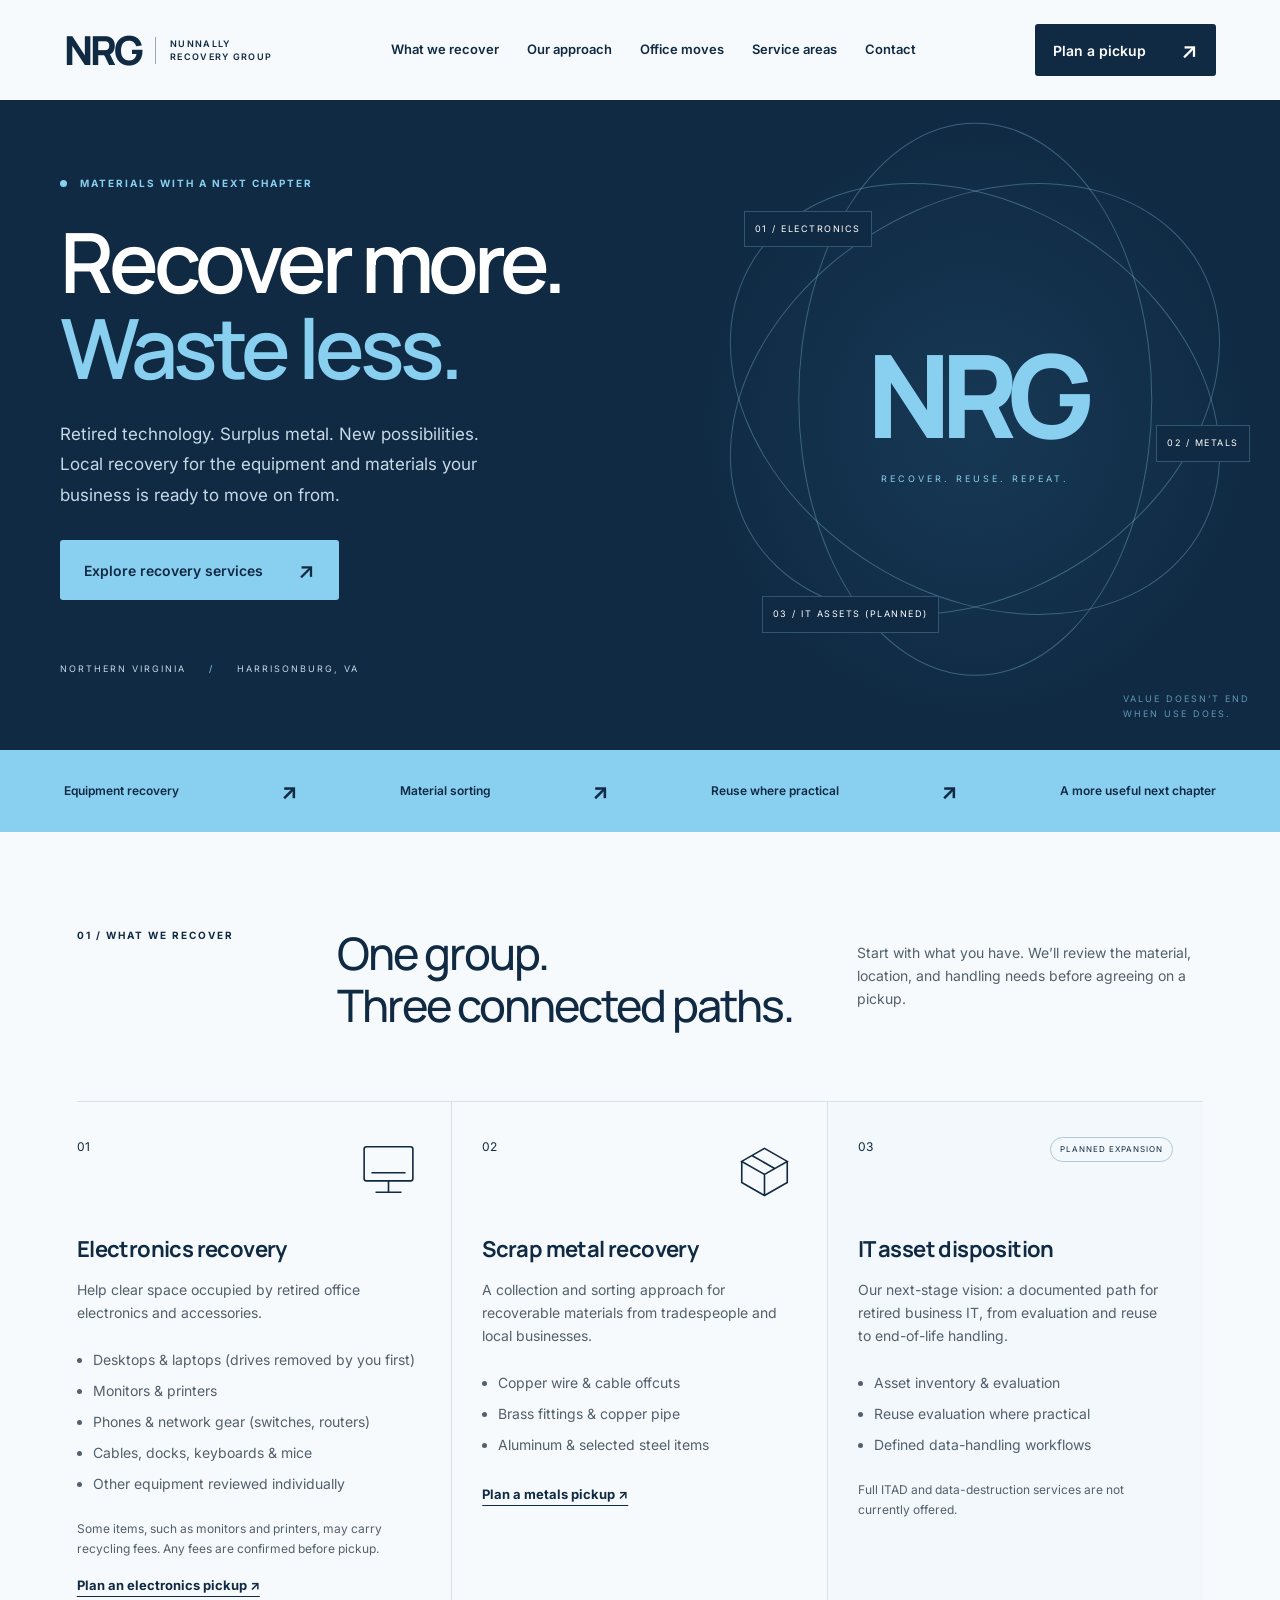
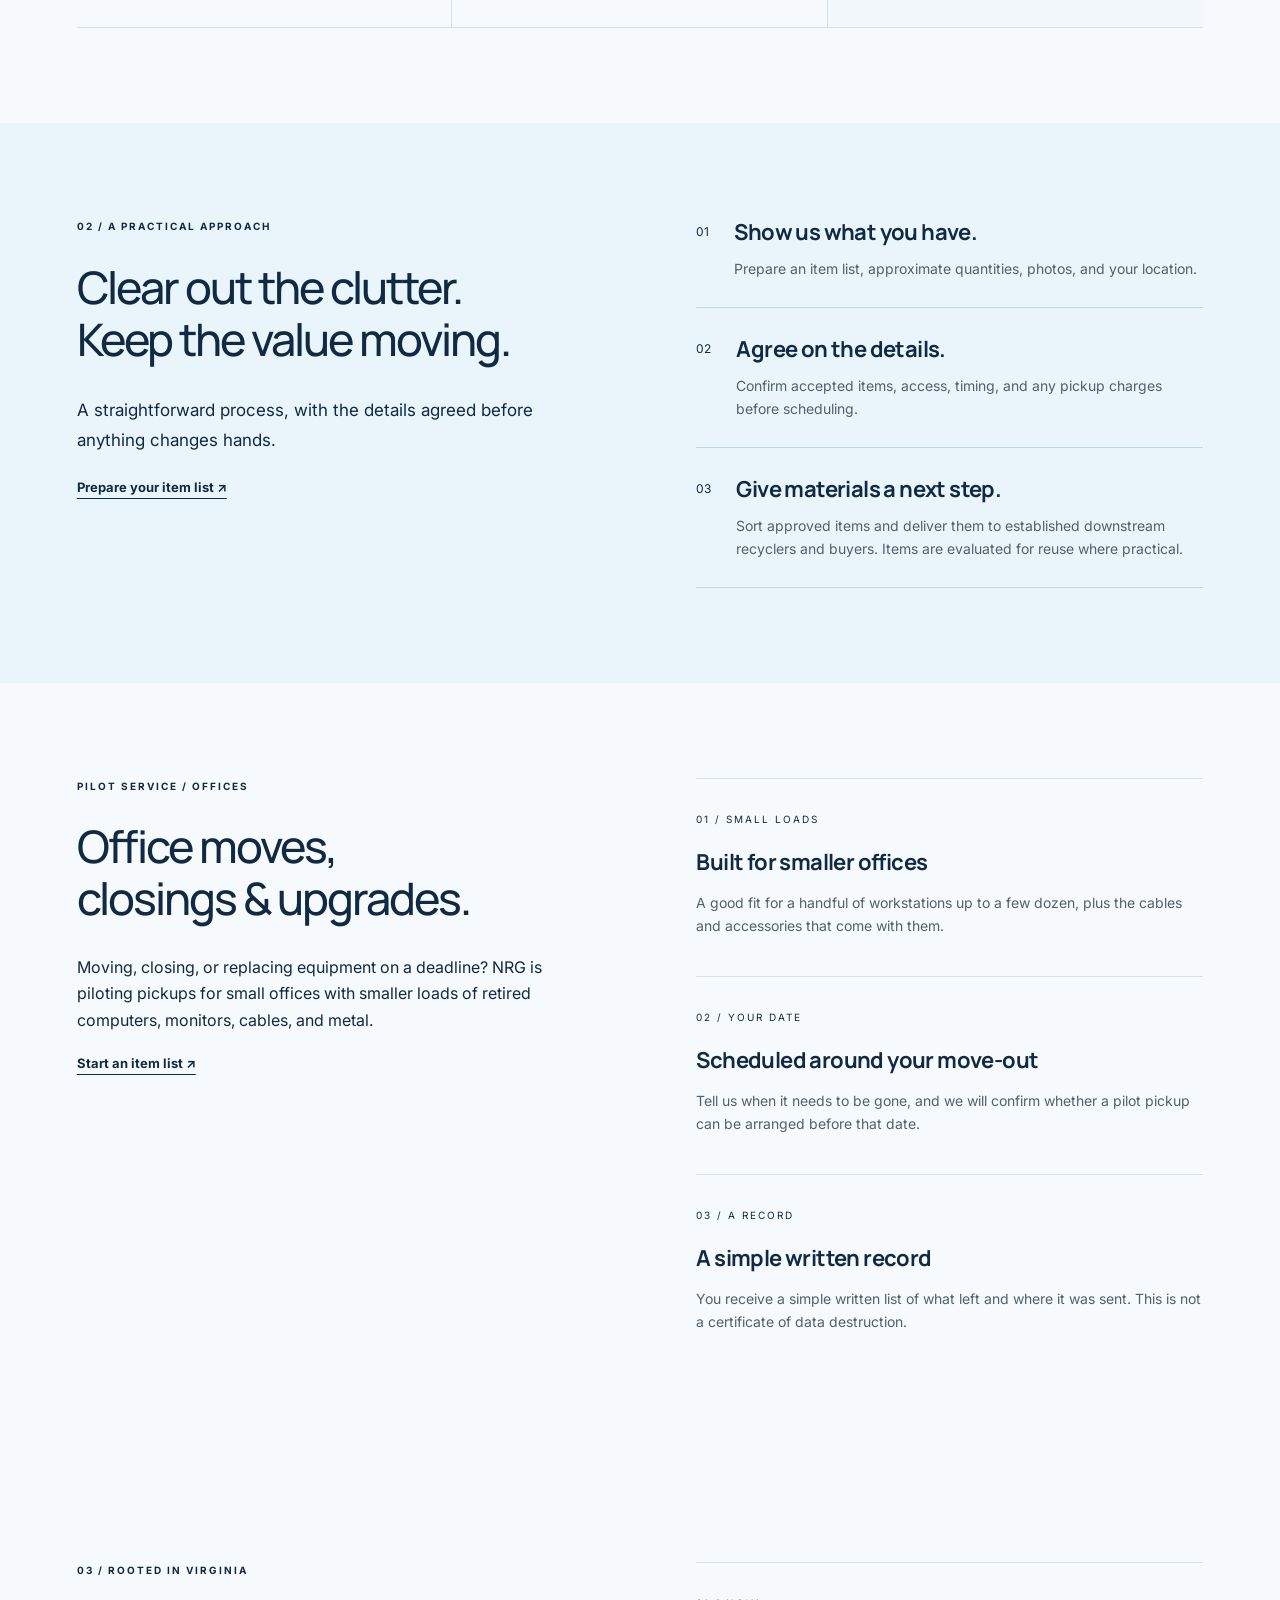
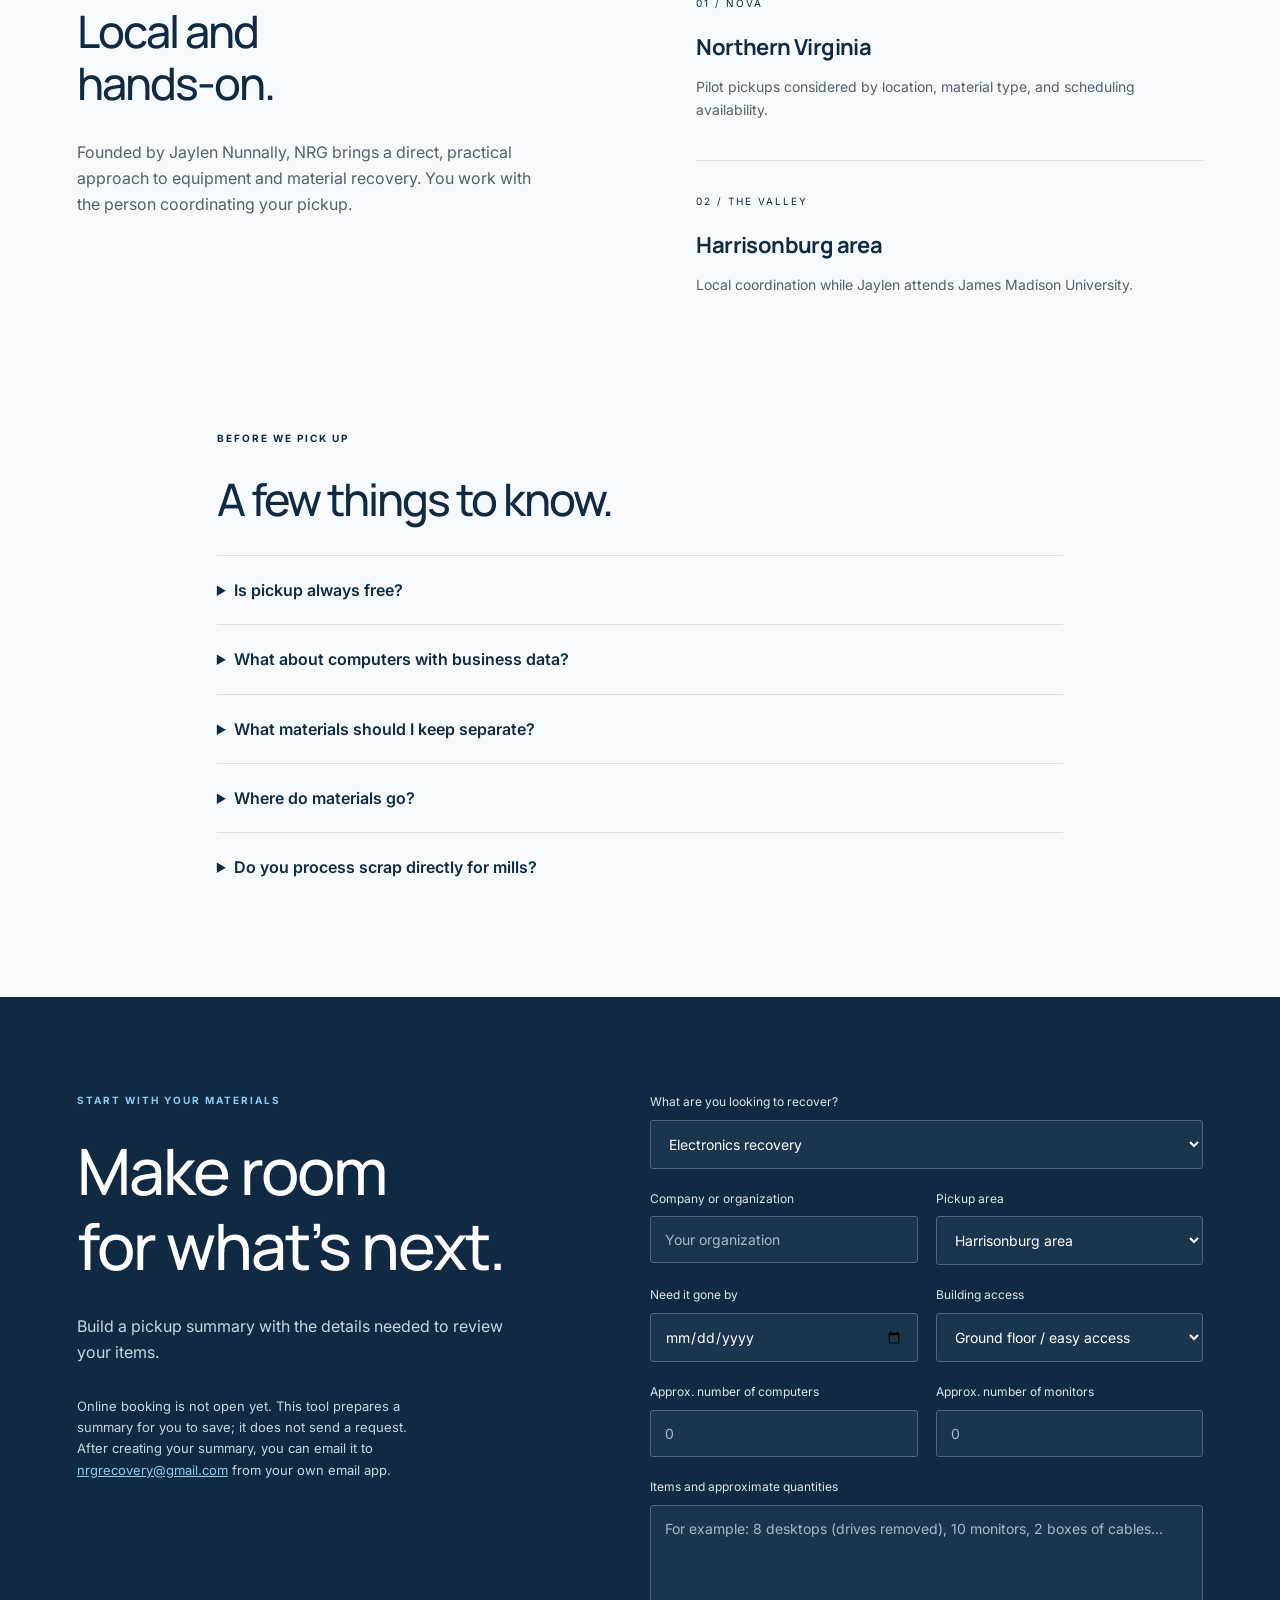
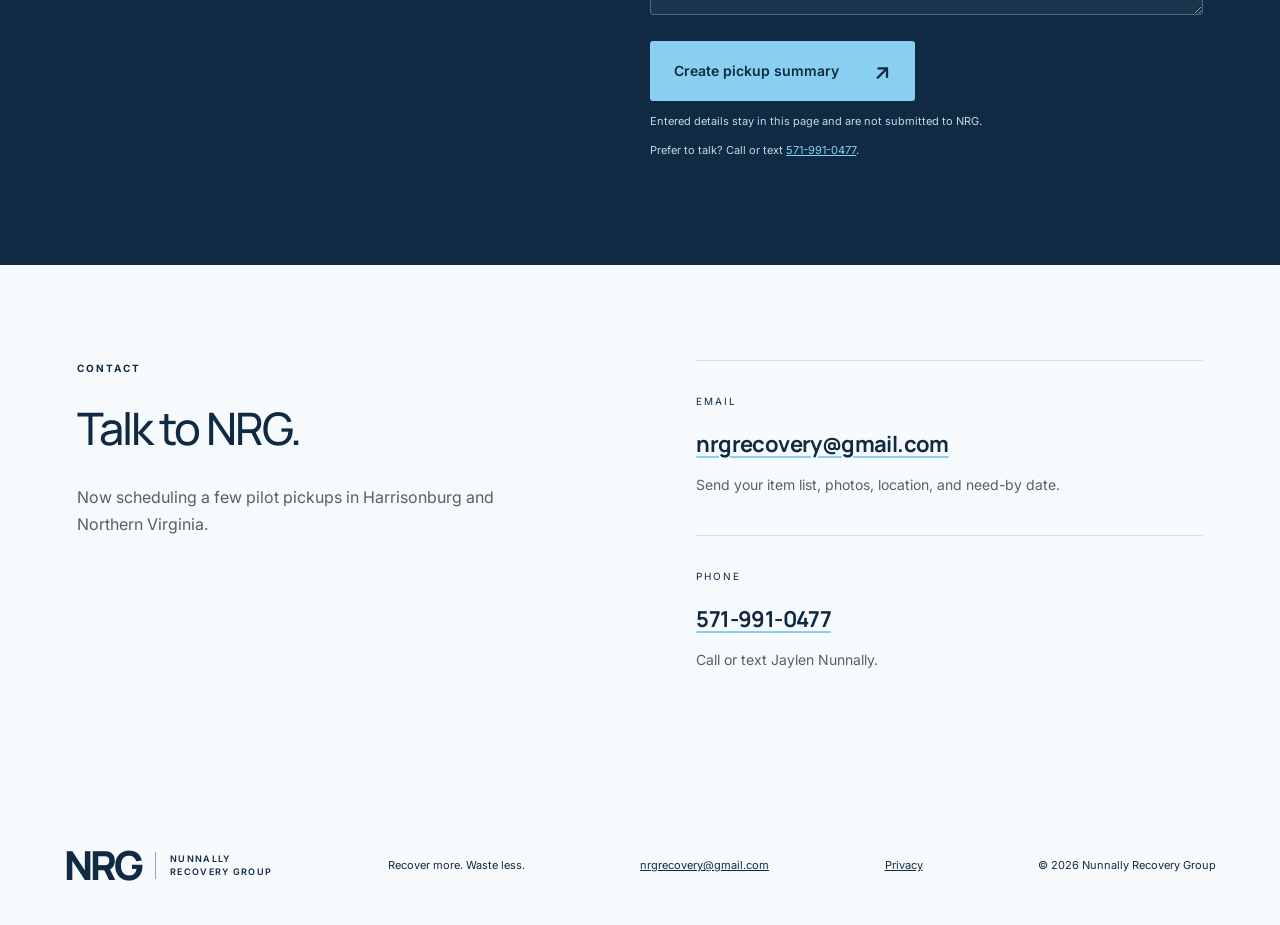
==== index.html @ ec9cd8c0 "Add the site check and correct invalid HTML. Escape raw ampersands and use a figure for the hero ill" ====
<!doctype html><html lang="en"><head><meta charset="utf-8"><meta name="viewport" content="width=device-width, initial-scale=1"><title>NRG | Nunnally Recovery Group</title><meta name="description" content="A new chapter for retired equipment and recoverable metals. Nunnally Recovery Group serves Northern Virginia and Harrisonburg."><meta name="theme-color" content="#102A43"><link rel="icon" href="assets/favicon.svg"><link rel="stylesheet" href="styles.css"><script src="app.js" defer></script></head><body>
<a class="skip" href="#main">Skip to content</a><header><a class="logo" href="#" aria-label="NRG home">NRG<span>NUNNALLY<br>RECOVERY GROUP</span></a><nav aria-label="Main navigation"><a href="#services">What we recover</a><a href="#process">Our approach</a><a href="#offices">Office moves</a><a href="#areas">Service areas</a><a href="#contact">Contact</a></nav><a class="button small" href="#request">Plan a pickup <span>↗</span></a></header>
<main id="main"><section class="hero"><div class="hero-copy"><p class="eyebrow"><span class="dot"></span> MATERIALS WITH A NEXT CHAPTER</p><h1>Recover more.<br><em>Waste less.</em></h1><p class="intro">Retired technology. Surplus metal. New possibilities.<br>Local recovery for the equipment and materials your business is ready to move on from.</p><a class="button light" href="#services">Explore recovery services <span>↗</span></a><div class="hero-foot">NORTHERN VIRGINIA <span> / </span> HARRISONBURG, VA</div></div><figure class="hero-art" aria-label="Illustration of a circular material recovery pathway"><div class="orbit one"></div><div class="orbit two"></div><div class="orbit three"></div><div class="art-center">NRG<span>RECOVER. REUSE. REPEAT.</span></div><span class="orbit-label label-a">01 / ELECTRONICS</span><span class="orbit-label label-b">02 / METALS</span><span class="orbit-label label-c">03 / IT ASSETS (PLANNED)</span><div class="art-caption">VALUE DOESN’T END<br>WHEN USE DOES.</div></figure></section>
<div class="ticker"><span>Equipment recovery</span><b>↗</b><span>Material sorting</span><b>↗</b><span>Reuse where practical</span><b>↗</b><span>A more useful next chapter</span></div>
<section id="services" class="section"><div class="section-head"><p class="eyebrow">01 / WHAT WE RECOVER</p><h2>One group.<br>Three connected paths.</h2><p>Start with what you have. We’ll review the material, location, and handling needs before agreeing on a pickup.</p></div><div class="services"><article><div class="service-top"><span>01</span><svg viewBox="0 0 80 80" aria-hidden="true"><rect x="10" y="12" width="60" height="42" rx="3"/><path d="M40 54v13M24 68h32M19 44h42"/></svg></div><h3>Electronics recovery</h3><p>Help clear space occupied by retired office electronics and accessories.</p><ul><li>Desktops &amp; laptops (drives removed by you first)</li><li>Monitors &amp; printers</li><li>Phones &amp; network gear (switches, routers)</li><li>Cables, docks, keyboards &amp; mice</li><li>Other equipment reviewed individually</li></ul><p class="note">Some items, such as monitors and printers, may carry recycling fees. Any fees are confirmed before pickup.</p><a href="#request" data-service="Electronics recovery">Plan an electronics pickup ↗</a></article><article><div class="service-top"><span>02</span><svg viewBox="0 0 80 80" aria-hidden="true"><path d="M12 30l28-16 28 16-28 16zM12 30v26l28 16 28-16V30M40 46v26M25 23l28 16"/></svg></div><h3>Scrap metal recovery</h3><p>A collection and sorting approach for recoverable materials from tradespeople and local businesses.</p><ul><li>Copper wire &amp; cable offcuts</li><li>Brass fittings &amp; copper pipe</li><li>Aluminum &amp; selected steel items</li></ul><a href="#request" data-service="Scrap metal recovery">Plan a metals pickup ↗</a></article><article class="future"><div class="service-top"><span>03</span><span class="badge">PLANNED EXPANSION</span></div><h3>IT asset disposition</h3><p>Our next-stage vision: a documented path for retired business IT, from evaluation and reuse to end-of-life handling.</p><ul><li>Asset inventory &amp; evaluation</li><li>Reuse evaluation where practical</li><li>Defined data-handling workflows</li></ul><p class="note">Full ITAD and data-destruction services are not currently offered.</p></article></div></section>
<section class="approach section" id="process"><div><p class="eyebrow">02 / A PRACTICAL APPROACH</p><h2>Clear out the clutter.<br>Keep the value moving.</h2><p class="intro">A straightforward process, with the details agreed before anything changes hands.</p><a class="text-link" href="#request">Prepare your item list ↗</a></div><ol class="steps"><li><span>01</span><div><h3>Show us what you have.</h3><p>Prepare an item list, approximate quantities, photos, and your location.</p></div></li><li><span>02</span><div><h3>Agree on the details.</h3><p>Confirm accepted items, access, timing, and any pickup charges before scheduling.</p></div></li><li><span>03</span><div><h3>Give materials a next step.</h3><p>Sort approved items and deliver them to established downstream recyclers and buyers. Items are evaluated for reuse where practical.</p></div></li></ol></section>
<section class="section areas" id="offices"><div><p class="eyebrow">PILOT SERVICE / OFFICES</p><h2>Office moves,<br>closings &amp; upgrades.</h2><p>Moving, closing, or replacing equipment on a deadline? NRG is piloting pickups for small offices with smaller loads of retired computers, monitors, cables, and metal.</p><a class="text-link" href="#request">Start an item list ↗</a></div><div class="locations"><article><span>01 / SMALL LOADS</span><h3>Built for smaller offices</h3><p>A good fit for a handful of workstations up to a few dozen, plus the cables and accessories that come with them.</p></article><article><span>02 / YOUR DATE</span><h3>Scheduled around your move-out</h3><p>Tell us when it needs to be gone, and we will confirm whether a pilot pickup can be arranged before that date.</p></article><article><span>03 / A RECORD</span><h3>A simple written record</h3><p>You receive a simple written list of what left and where it was sent. This is not a certificate of data destruction.</p></article></div></section>
<section class="section areas" id="areas"><div><p class="eyebrow">03 / ROOTED IN VIRGINIA</p><h2>Local and<br>hands-on.</h2><p>Founded by Jaylen Nunnally, NRG brings a direct, practical approach to equipment and material recovery. You work with the person coordinating your pickup.</p></div><div class="locations"><article><span>01 / NOVA</span><h3>Northern Virginia</h3><p>Pilot pickups considered by location, material type, and scheduling availability.</p></article><article><span>02 / THE VALLEY</span><h3>Harrisonburg area</h3><p>Local coordination while Jaylen attends James Madison University.</p></article></div></section>
<section class="section faq"><p class="eyebrow">BEFORE WE PICK UP</p><h2>A few things to know.</h2><details><summary>Is pickup always free?</summary><p>No. Cost depends on material value, quantity, location, and loading requirements. Any charges need to be agreed before pickup.</p></details><details><summary>What about computers with business data?</summary><p>Remove and retain hard drives, SSDs, and other data-bearing media before a standard electronics pickup. NRG does not currently offer certified data destruction or a full ITAD service.</p></details><details><summary>What materials should I keep separate?</summary><p>Do not include damaged or loose batteries, CRT screens, chemicals, contaminated equipment, or appliances containing refrigerants in a standard pickup. Send an item list for review before scheduling.</p></details><details><summary>Where do materials go?</summary><p>Metal goes to licensed scrap buyers. Electronics go to established electronics recyclers. NRG does not wipe or destroy data itself.</p></details><details><summary>Do you process scrap directly for mills?</summary><p>Our initial focus is collection, sorting, and delivery to appropriate buyers. Industrial processing and direct mill supply are future possibilities, not current advertised capabilities.</p></details></section>
<section class="section request" id="request"><div><p class="eyebrow">START WITH YOUR MATERIALS</p><h2>Make room<br>for what’s next.</h2><p>Build a pickup summary with the details needed to review your items.</p><p class="availability">Online booking is not open yet. This tool prepares a summary for you to save; it does not send a request. After creating your summary, you can email it to <a href="mailto:nrgrecovery@gmail.com">nrgrecovery@gmail.com</a> from your own email app.</p></div><form id="pickup"><label>What are you looking to recover?<select name="service"><option>Electronics recovery</option><option>Scrap metal recovery</option><option>Electronics and scrap metal</option></select></label><div class="form-row"><label>Company or organization<input name="company" placeholder="Your organization" required maxlength="120"></label><label>Pickup area<select name="area"><option>Harrisonburg area</option><option>Northern Virginia</option><option>Other nearby area</option></select></label></div><div class="form-row"><label>Need it gone by<input type="date" name="deadline"></label><label>Building access<select name="access"><option>Ground floor / easy access</option><option>Elevator</option><option>Stairs only</option><option>Loading dock</option><option>Not sure yet</option></select></label></div><div class="form-row"><label>Approx. number of computers<input type="number" name="computers" min="0" max="999" inputmode="numeric" placeholder="0"></label><label>Approx. number of monitors<input type="number" name="monitors" min="0" max="999" inputmode="numeric" placeholder="0"></label></div><label>Items and approximate quantities<textarea name="items" placeholder="For example: 8 desktops (drives removed), 10 monitors, 2 boxes of cables…" required maxlength="3000"></textarea></label><button class="button light" type="submit">Create pickup summary <span>↗</span></button><p class="form-note">Entered details stay in this page and are not submitted to NRG.</p><p class="form-note">Prefer to talk? Call or text <a href="tel:+15719910477">571-991-0477</a>.</p><div id="result" hidden><h3>Your pickup summary</h3><pre id="summary"></pre><div class="result-actions"><a id="email-request" class="button light" href="mailto:nrgrecovery@gmail.com">Email this request to NRG <span>↗</span></a><button type="button" id="download" class="button secondary">Download summary ↓</button></div><p>The email button opens your own email app with this request filled in. Review it, attach photos if you have them, and press send. Nothing is sent until you do.</p></div></form></section>
<section class="section areas" id="contact"><div><p class="eyebrow">CONTACT</p><h2>Talk to NRG.</h2><p>Now scheduling a few pilot pickups in Harrisonburg and Northern Virginia.</p></div><div class="locations"><article><span>EMAIL</span><h3><a href="mailto:nrgrecovery@gmail.com">nrgrecovery@gmail.com</a></h3><p>Send your item list, photos, location, and need-by date.</p></article><article><span>PHONE</span><h3><a href="tel:+15719910477">571-991-0477</a></h3><p>Call or text Jaylen Nunnally.</p></article></div></section></main><footer><a class="logo" href="#">NRG<span>NUNNALLY<br>RECOVERY GROUP</span></a><p>Recover more. Waste less.</p><a href="mailto:nrgrecovery@gmail.com">nrgrecovery@gmail.com</a><a href="privacy.html">Privacy</a><small>© 2026 Nunnally Recovery Group</small></footer></body></html>
---- styles.css ----
@import url('https://fonts.googleapis.com/css2?family=Inter:wght@400;500;600;700&family=Manrope:wght@400;500;600;700;800&display=swap');
:root{--navy:#102a43;--blue:#89cff0;--paper:#f7fafc;--muted:#52606d;--line:#d6e1e8}*{box-sizing:border-box}html{scroll-behavior:smooth;scroll-padding-top:100px}body{margin:0;background:var(--paper);color:var(--navy);font:16px/1.65 Inter,Arial,sans-serif}h1,h2,h3,.logo{font-family:Manrope,Arial,sans-serif}a{color:inherit}header{height:100px;display:flex;align-items:center;justify-content:space-between;padding:0 5%;background:var(--paper)}.logo{display:flex;gap:14px;align-items:center;text-decoration:none;font-size:40px;font-weight:800;letter-spacing:-3px;line-height:1}.logo span{font:600 9px/1.5 Inter,Arial,sans-serif;letter-spacing:1.3px;border-left:1px solid #97a9b8;padding-left:14px}nav{display:flex;gap:28px}nav a{text-decoration:none;font-size:13px;font-weight:600}.button{display:inline-flex;align-items:center;justify-content:space-between;gap:35px;padding:17px 24px;background:var(--navy);color:white;text-decoration:none;border:0;border-radius:3px;font:600 14px Inter,Arial;cursor:pointer}.small{padding:13px 18px}.button span{font-size:22px}.light{background:var(--blue);color:var(--navy)}.hero{display:grid;grid-template-columns:1.1fr 1fr;background:var(--navy);color:white;min-height:650px;overflow:hidden}.hero-copy{padding:75px 0 40px 9%}.eyebrow{font-size:10px;font-weight:700;letter-spacing:2px;margin:0 0 26px}.hero .eyebrow{color:var(--blue)}.dot{display:inline-block;width:7px;height:7px;border-radius:50%;background:var(--blue);margin-right:9px}h1{font-size:clamp(54px,6.5vw,100px);line-height:1.04;letter-spacing:-5px;font-weight:600;margin:0 0 28px}h1 em{font-style:normal;color:var(--blue)}.intro{font-size:17px;line-height:1.8;max-width:490px}.hero .intro{color:#c7d9e6;margin-bottom:30px}.hero-foot{font-size:9px;letter-spacing:2px;color:#c7d9e6;margin-top:62px}.hero-foot span{margin:0 18px;color:var(--blue)}.hero-art{margin:0;position:relative;min-height:600px;background:radial-gradient(ellipse at center,#24557855,transparent 65%);overflow:hidden}.orbit{position:absolute;border:1px solid #89cff055;border-radius:50%;left:50%;top:46%;transform:translate(-50%,-50%) rotate(-32deg);width:86%;height:60%}.two{transform:translate(-50%,-50%) rotate(32deg)}.three{width:58%;height:85%;transform:translate(-50%,-50%) rotate(0deg)}.art-center{position:absolute;left:50%;top:46%;transform:translate(-50%,-50%);font:800 clamp(70px,9vw,140px) Manrope,Arial;letter-spacing:-10px;color:var(--blue)}.art-center span{display:block;text-align:center;font:9px Inter;letter-spacing:3px}.orbit-label{position:absolute;font-size:9px;letter-spacing:1.5px;background:var(--navy);padding:10px;border:1px solid #89cff044}.label-a{top:17%;left:12%}.label-b{right:5%;top:50%}.label-c{bottom:18%;left:15%}.art-caption{position:absolute;bottom:28px;right:30px;color:#89cff0aa;font-size:9px;letter-spacing:2px}.ticker{display:flex;align-items:center;justify-content:space-between;gap:20px;padding:23px 5%;background:var(--blue);font-size:12px;font-weight:600}.ticker b{font-size:22px}.section{padding:95px 6%}.section-head{display:grid;grid-template-columns:.65fr 1.4fr 1fr;gap:35px;align-items:start}.section-head p:last-child{font-size:14px;color:var(--muted);max-width:340px}h2{font-size:clamp(32px,3.5vw,50px);font-weight:500;letter-spacing:-2px;line-height:1.16;margin:0 0 30px}h3{font-size:22px;letter-spacing:-.6px;line-height:1.3;margin:18px 0 14px}.services{display:grid;grid-template-columns:repeat(3,1fr);margin-top:40px;border-top:1px solid var(--line);border-bottom:1px solid var(--line)}.services article{padding:35px 30px 30px;border-right:1px solid var(--line)}.services article:first-child{padding-left:0}.services article:last-child{border:0}.service-top{height:80px;display:flex;justify-content:space-between;align-items:start}.service-top>span:first-child{font-size:12px}.service-top svg{width:65px;fill:none;stroke:var(--navy);stroke-width:2}.services p,.services li{font-size:14px;color:var(--muted)}.services ul{padding-left:16px;margin:24px 0}.services li{margin:8px 0}.services a,.text-link{font-size:13px;font-weight:700;text-underline-offset:6px}.badge{font-size:8px;letter-spacing:1px;border:1px solid #b4c8d5;border-radius:20px;padding:5px 9px}.future{background:#eaf5fb66}.services .note{font-size:12px}.approach{background:#eaf5fb;display:grid;grid-template-columns:1fr 1fr;gap:10%}.steps{list-style:none;padding:0;margin:0}.steps li{display:flex;gap:25px;padding:0 0 27px;margin-bottom:27px;border-bottom:1px solid #c1d6e3}.steps li:last-child{margin-bottom:0}.steps span{font-size:12px;padding-top:4px}.steps h3{margin:0 0 10px}.steps p{font-size:14px;color:var(--muted);margin:0}.areas{display:grid;grid-template-columns:1fr 1fr;gap:10%}.areas>div>p:last-child{max-width:470px;color:var(--muted)}.locations article{padding:25px 0;border-top:1px solid var(--line)}.locations span{font-size:10px;letter-spacing:2px}.locations p{font-size:14px;color:var(--muted)}.faq{padding-top:0;max-width:1000px;margin:auto}details{padding:21px 0;border-top:1px solid var(--line)}summary{font-weight:600;cursor:pointer}details p{color:var(--muted);font-size:14px;max-width:750px}.request{background:var(--navy);color:white;display:grid;grid-template-columns:1fr 1.2fr;gap:10%}.request .eyebrow{color:var(--blue)}.request h2{font-size:clamp(42px,5vw,70px)}.request p{color:#c4d8e5}.availability{font-size:13px;max-width:350px;margin-top:30px}form label{display:block;font-size:12px;color:#d8e7f0;margin-bottom:20px}input,select,textarea{width:100%;padding:14px;margin-top:8px;border:1px solid #506779;border-radius:3px;background:#1a364e;color:white;font:14px Inter,Arial}input::placeholder,textarea::placeholder{color:#a5bac9}textarea{min-height:110px;resize:vertical}.form-row{display:grid;grid-template-columns:1fr 1fr;gap:18px}.form-note{font-size:11px}pre{white-space:pre-wrap;overflow-wrap:anywhere;font:14px/1.6 Inter,Arial;background:#1a364e;padding:20px}#result{border-top:1px solid #506779;margin-top:30px}footer{padding:40px 5%;display:flex;align-items:center;gap:30px;justify-content:space-between}footer p,footer a:not(.logo),footer small{font-size:11px}a:hover{opacity:.8}button:hover{filter:brightness(1.1)}:focus-visible{outline:3px solid #2b8bbb;outline-offset:5px}.skip{position:absolute;top:-100px}.skip:focus{top:0;background:white;padding:15px;z-index:20}@media(max-width:900px){header{height:auto;padding:24px 5%;flex-wrap:wrap;gap:20px}nav{order:3;width:100%;justify-content:space-between;gap:10px}.hero{grid-template-columns:1fr}.hero-copy{padding:60px 6% 20px}.hero-art{min-height:350px}.hero-foot{margin-top:35px}.art-center{font-size:100px}.section-head{grid-template-columns:1fr}.section-head>*{margin:0}.section-head{gap:20px}.services{grid-template-columns:1fr}.services article,.services article:first-child{padding:28px 20px;border-right:0;border-bottom:1px solid var(--line)}.service-top{height:60px}.approach,.areas,.request{grid-template-columns:1fr;gap:40px}.section{padding:60px 6%}.ticker{flex-wrap:wrap;justify-content:center}.ticker span{font-size:10px}.ticker b:last-of-type{display:none}footer{flex-wrap:wrap}.hero-copy h1{letter-spacing:-3px}.form-row{grid-template-columns:1fr;gap:0}.faq{padding-top:0}}@media(prefers-reduced-motion:reduce){html{scroll-behavior:auto}}
.availability a{color:var(--blue)}
#contact h3 a{color:inherit;text-decoration-color:var(--blue);text-underline-offset:4px;word-break:break-word}
footer a[href^="mailto"]{word-break:break-word}
.result-actions{display:flex;flex-wrap:wrap;gap:12px;margin-top:16px}
.button.secondary{background:transparent;color:white;border:1px solid var(--blue)}
.form-note a,#result p a{color:var(--blue)}
#result a.button.light{color:var(--navy)}
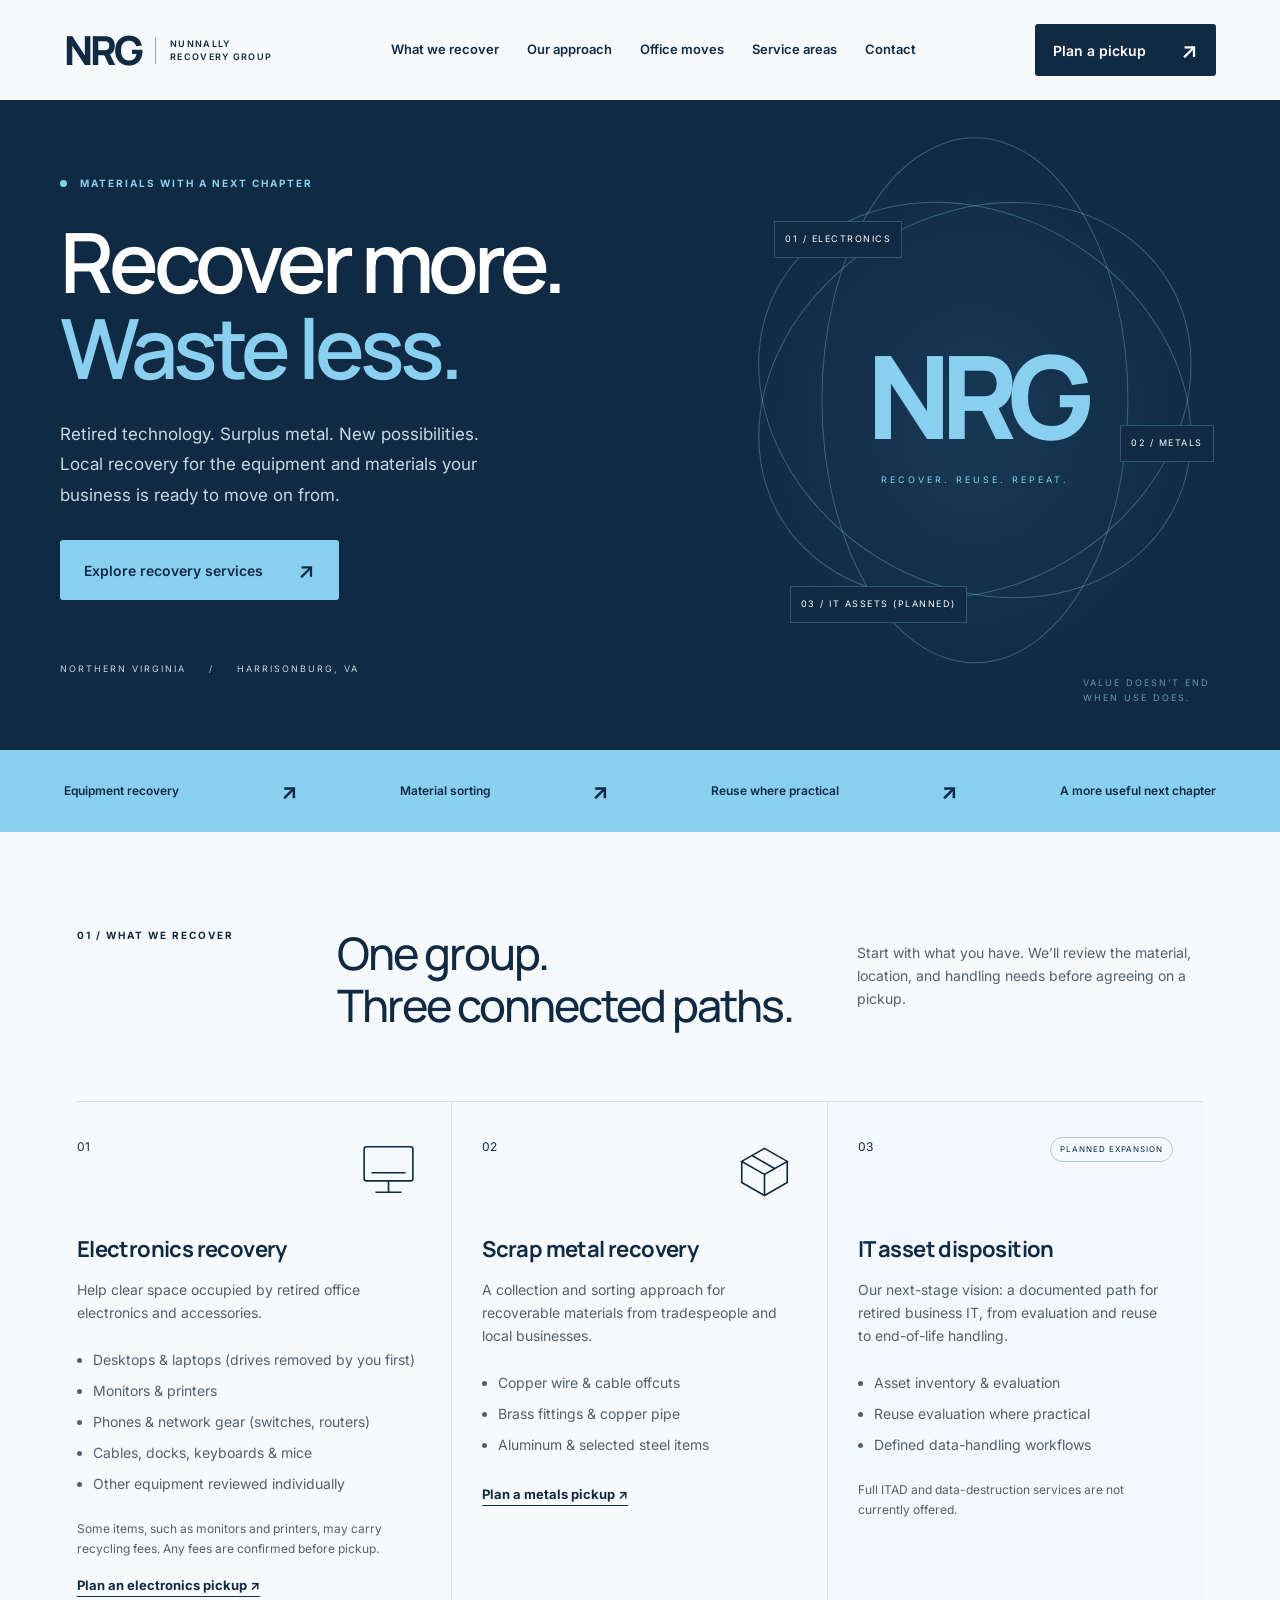
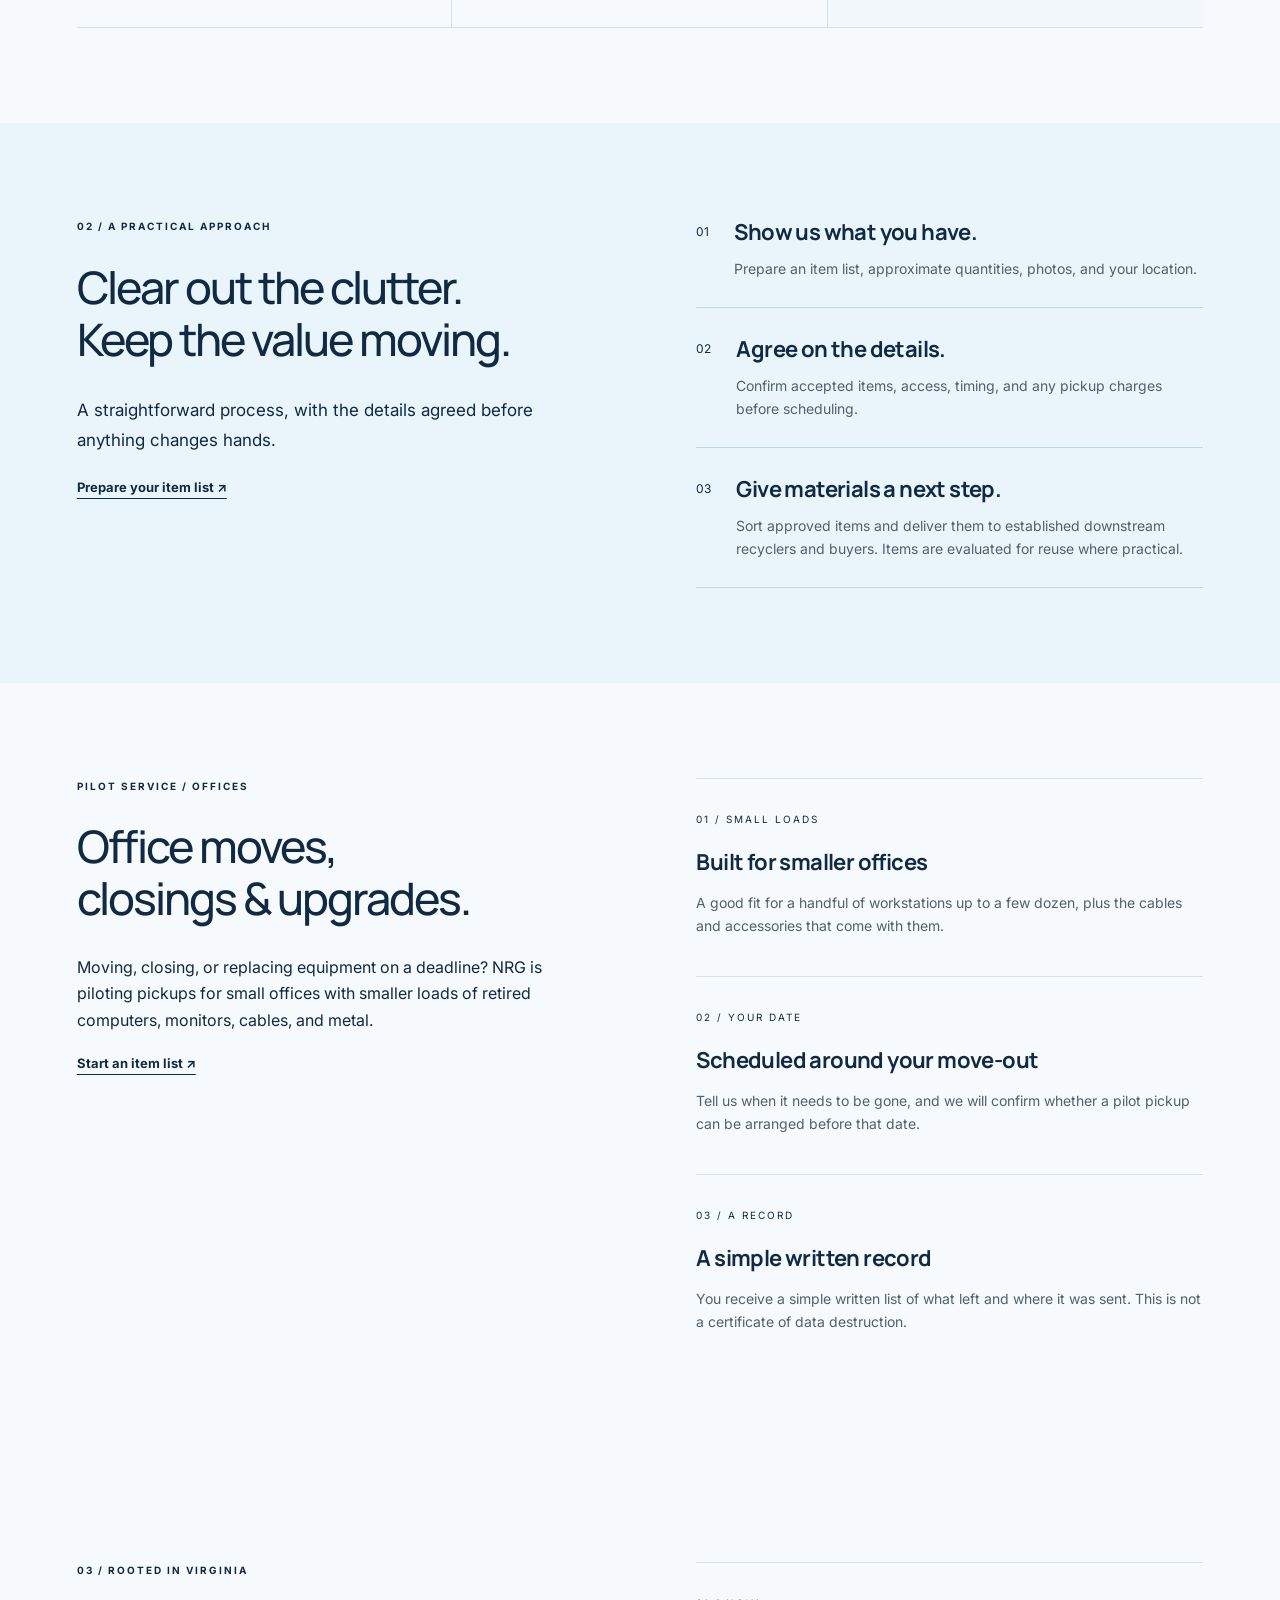
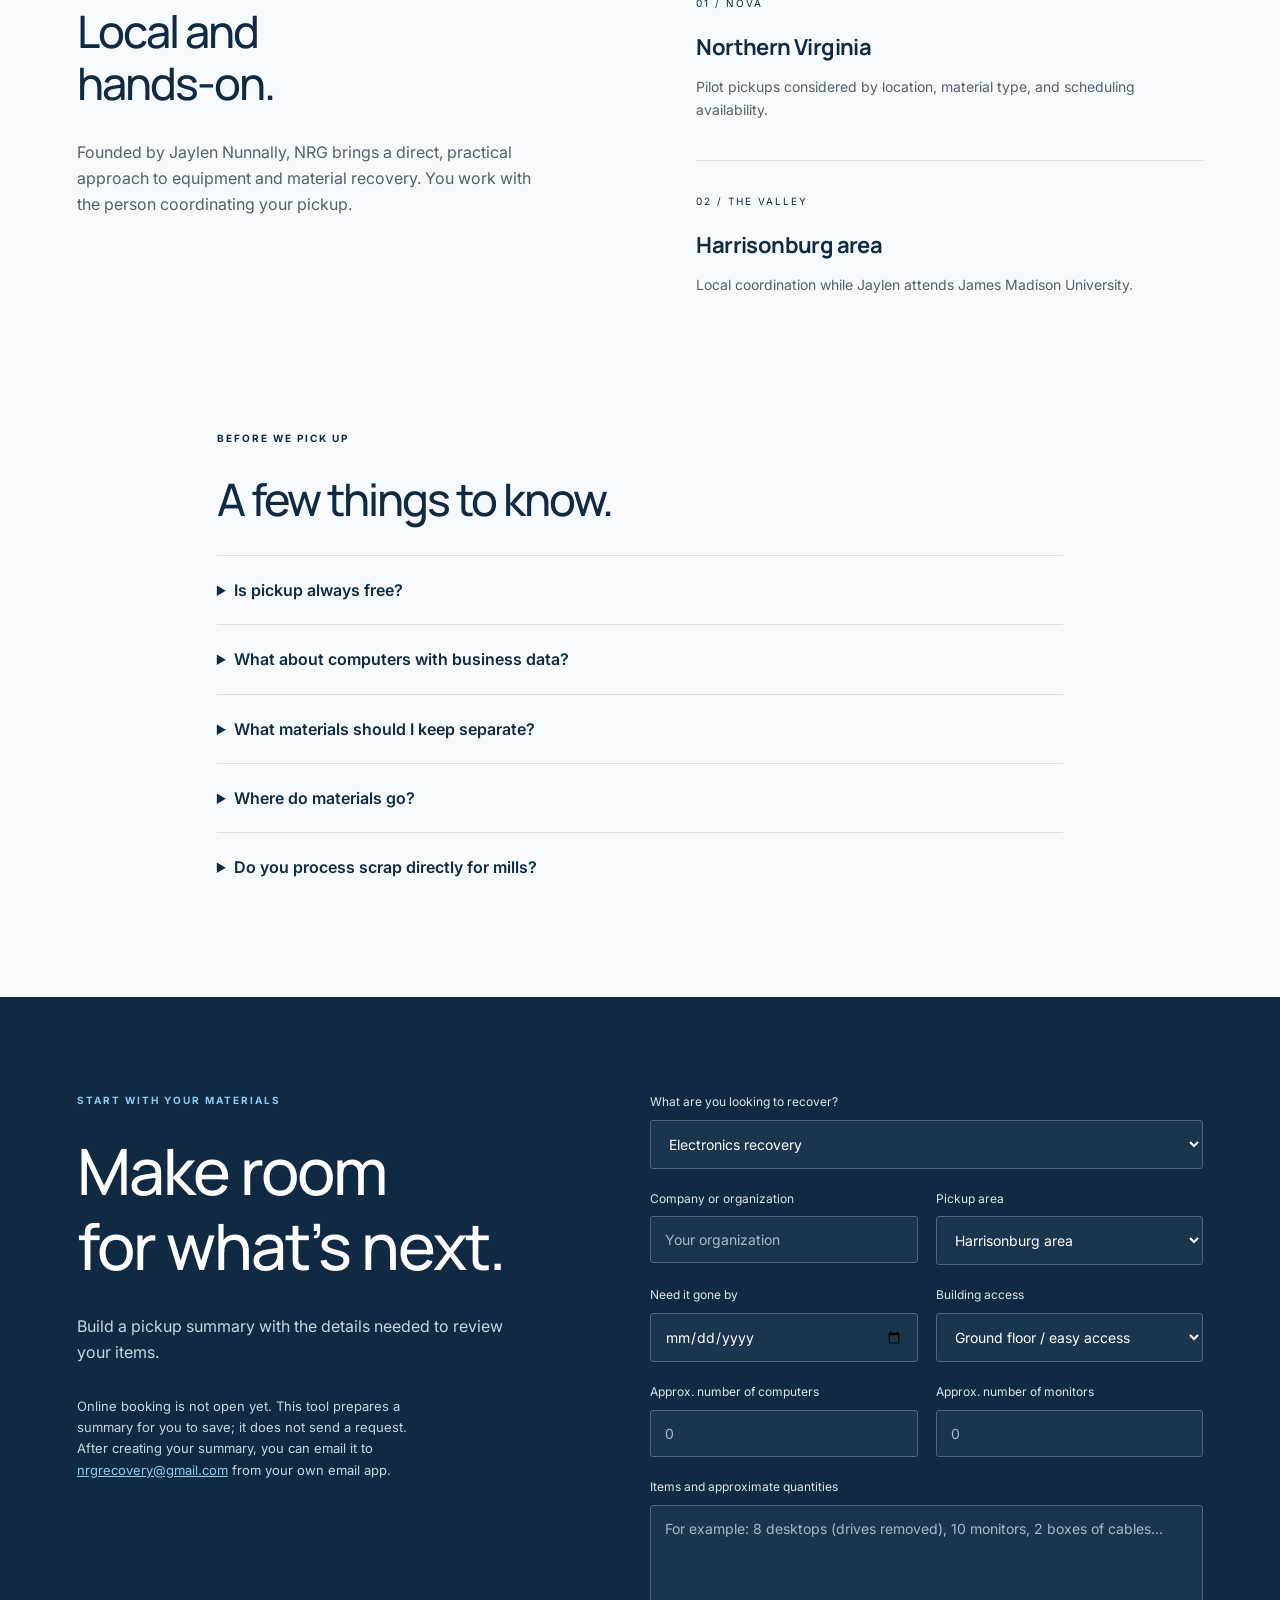
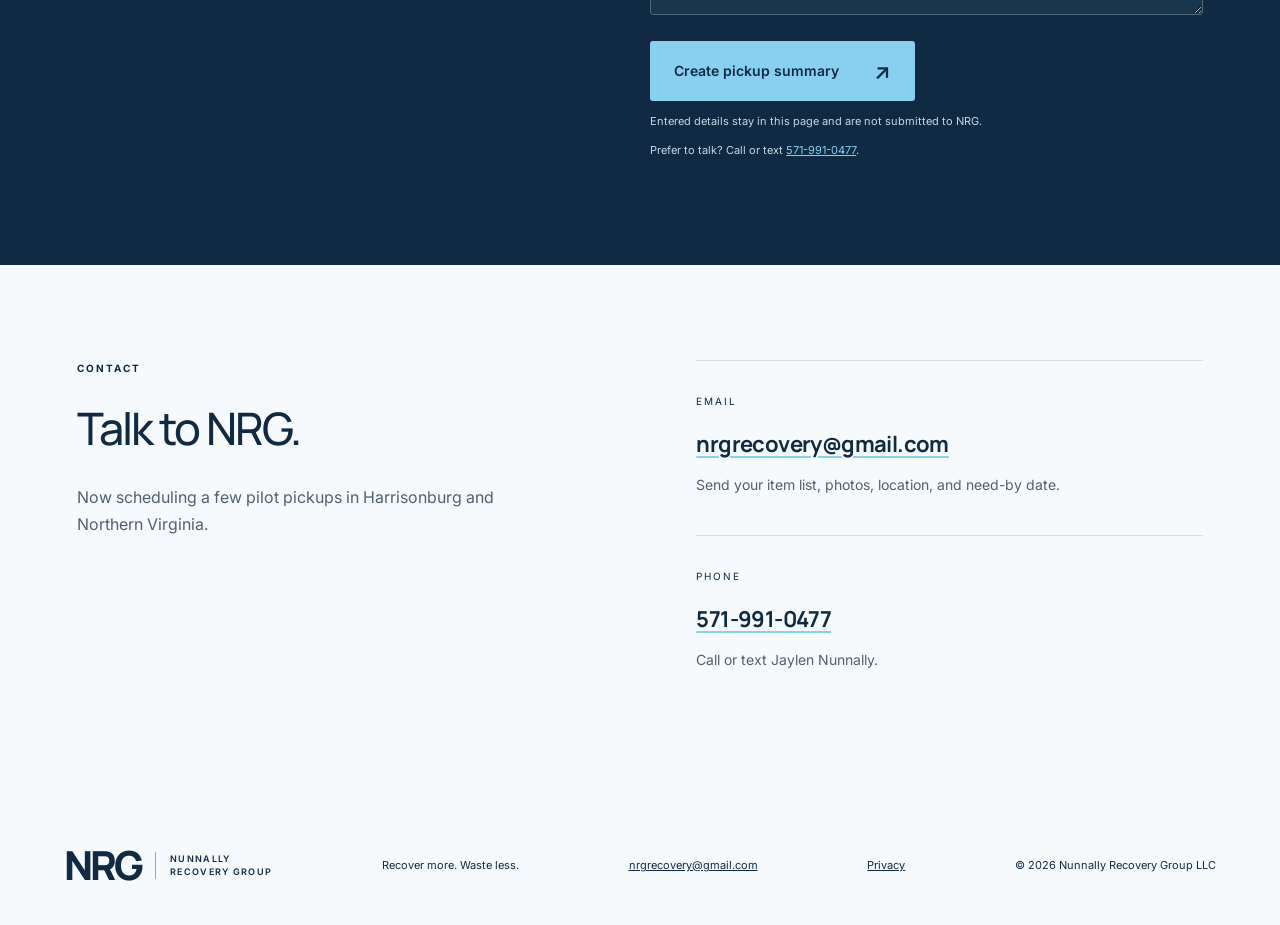
==== commit 8bd5bb5e: "Add the LLC legal name and a social preview image. Name the company Nunnally Recovery Group LLC in t" ====
--- a/index.html
+++ b/index.html
@@ -1,4 +1,4 @@
-<!doctype html><html lang="en"><head><meta charset="utf-8"><meta name="viewport" content="width=device-width, initial-scale=1"><title>NRG | Nunnally Recovery Group</title><meta name="description" content="A new chapter for retired equipment and recoverable metals. Nunnally Recovery Group serves Northern Virginia and Harrisonburg."><meta name="theme-color" content="#102A43"><link rel="icon" href="assets/favicon.svg"><link rel="stylesheet" href="styles.css"><script src="app.js" defer></script></head><body>
+<!doctype html><html lang="en"><head><meta charset="utf-8"><meta name="viewport" content="width=device-width, initial-scale=1"><title>NRG | Nunnally Recovery Group LLC</title><meta name="description" content="A new chapter for retired equipment and recoverable metals. Nunnally Recovery Group LLC is scheduling a few pilot pickups in Harrisonburg and Northern Virginia."><link rel="canonical" href="https://jaylennunnally.github.io/NRGrecoverygroup/"><meta property="og:type" content="website"><meta property="og:site_name" content="Nunnally Recovery Group LLC"><meta property="og:title" content="NRG | Nunnally Recovery Group LLC"><meta property="og:description" content="A new chapter for retired equipment and recoverable metals. Nunnally Recovery Group LLC is scheduling a few pilot pickups in Harrisonburg and Northern Virginia."><meta property="og:url" content="https://jaylennunnally.github.io/NRGrecoverygroup/"><meta property="og:image" content="https://jaylennunnally.github.io/NRGrecoverygroup/assets/og-preview.png"><meta property="og:image:type" content="image/png"><meta property="og:image:width" content="1200"><meta property="og:image:height" content="630"><meta property="og:image:alt" content="Nunnally Recovery Group LLC. Recover More. Waste Less."><meta property="og:locale" content="en_US"><meta name="twitter:card" content="summary_large_image"><meta name="twitter:title" content="NRG | Nunnally Recovery Group LLC"><meta name="twitter:description" content="A new chapter for retired equipment and recoverable metals. Nunnally Recovery Group LLC is scheduling a few pilot pickups in Harrisonburg and Northern Virginia."><meta name="twitter:image" content="https://jaylennunnally.github.io/NRGrecoverygroup/assets/og-preview.png"><meta name="twitter:image:alt" content="Nunnally Recovery Group LLC. Recover More. Waste Less."><meta name="theme-color" content="#102A43"><link rel="icon" href="assets/favicon.svg"><link rel="stylesheet" href="styles.css"><script src="app.js" defer></script></head><body>
 <a class="skip" href="#main">Skip to content</a><header><a class="logo" href="#" aria-label="NRG home">NRG<span>NUNNALLY<br>RECOVERY GROUP</span></a><nav aria-label="Main navigation"><a href="#services">What we recover</a><a href="#process">Our approach</a><a href="#offices">Office moves</a><a href="#areas">Service areas</a><a href="#contact">Contact</a></nav><a class="button small" href="#request">Plan a pickup <span>↗</span></a></header>
 <main id="main"><section class="hero"><div class="hero-copy"><p class="eyebrow"><span class="dot"></span> MATERIALS WITH A NEXT CHAPTER</p><h1>Recover more.<br><em>Waste less.</em></h1><p class="intro">Retired technology. Surplus metal. New possibilities.<br>Local recovery for the equipment and materials your business is ready to move on from.</p><a class="button light" href="#services">Explore recovery services <span>↗</span></a><div class="hero-foot">NORTHERN VIRGINIA <span> / </span> HARRISONBURG, VA</div></div><figure class="hero-art" aria-label="Illustration of a circular material recovery pathway"><div class="orbit one"></div><div class="orbit two"></div><div class="orbit three"></div><div class="art-center">NRG<span>RECOVER. REUSE. REPEAT.</span></div><span class="orbit-label label-a">01 / ELECTRONICS</span><span class="orbit-label label-b">02 / METALS</span><span class="orbit-label label-c">03 / IT ASSETS (PLANNED)</span><div class="art-caption">VALUE DOESN’T END<br>WHEN USE DOES.</div></figure></section>
 <div class="ticker"><span>Equipment recovery</span><b>↗</b><span>Material sorting</span><b>↗</b><span>Reuse where practical</span><b>↗</b><span>A more useful next chapter</span></div>
@@ -8,4 +8,4 @@
 <section class="section areas" id="areas"><div><p class="eyebrow">03 / ROOTED IN VIRGINIA</p><h2>Local and<br>hands-on.</h2><p>Founded by Jaylen Nunnally, NRG brings a direct, practical approach to equipment and material recovery. You work with the person coordinating your pickup.</p></div><div class="locations"><article><span>01 / NOVA</span><h3>Northern Virginia</h3><p>Pilot pickups considered by location, material type, and scheduling availability.</p></article><article><span>02 / THE VALLEY</span><h3>Harrisonburg area</h3><p>Local coordination while Jaylen attends James Madison University.</p></article></div></section>
 <section class="section faq"><p class="eyebrow">BEFORE WE PICK UP</p><h2>A few things to know.</h2><details><summary>Is pickup always free?</summary><p>No. Cost depends on material value, quantity, location, and loading requirements. Any charges need to be agreed before pickup.</p></details><details><summary>What about computers with business data?</summary><p>Remove and retain hard drives, SSDs, and other data-bearing media before a standard electronics pickup. NRG does not currently offer certified data destruction or a full ITAD service.</p></details><details><summary>What materials should I keep separate?</summary><p>Do not include damaged or loose batteries, CRT screens, chemicals, contaminated equipment, or appliances containing refrigerants in a standard pickup. Send an item list for review before scheduling.</p></details><details><summary>Where do materials go?</summary><p>Metal goes to licensed scrap buyers. Electronics go to established electronics recyclers. NRG does not wipe or destroy data itself.</p></details><details><summary>Do you process scrap directly for mills?</summary><p>Our initial focus is collection, sorting, and delivery to appropriate buyers. Industrial processing and direct mill supply are future possibilities, not current advertised capabilities.</p></details></section>
 <section class="section request" id="request"><div><p class="eyebrow">START WITH YOUR MATERIALS</p><h2>Make room<br>for what’s next.</h2><p>Build a pickup summary with the details needed to review your items.</p><p class="availability">Online booking is not open yet. This tool prepares a summary for you to save; it does not send a request. After creating your summary, you can email it to <a href="mailto:nrgrecovery@gmail.com">nrgrecovery@gmail.com</a> from your own email app.</p></div><form id="pickup"><label>What are you looking to recover?<select name="service"><option>Electronics recovery</option><option>Scrap metal recovery</option><option>Electronics and scrap metal</option></select></label><div class="form-row"><label>Company or organization<input name="company" placeholder="Your organization" required maxlength="120"></label><label>Pickup area<select name="area"><option>Harrisonburg area</option><option>Northern Virginia</option><option>Other nearby area</option></select></label></div><div class="form-row"><label>Need it gone by<input type="date" name="deadline"></label><label>Building access<select name="access"><option>Ground floor / easy access</option><option>Elevator</option><option>Stairs only</option><option>Loading dock</option><option>Not sure yet</option></select></label></div><div class="form-row"><label>Approx. number of computers<input type="number" name="computers" min="0" max="999" inputmode="numeric" placeholder="0"></label><label>Approx. number of monitors<input type="number" name="monitors" min="0" max="999" inputmode="numeric" placeholder="0"></label></div><label>Items and approximate quantities<textarea name="items" placeholder="For example: 8 desktops (drives removed), 10 monitors, 2 boxes of cables…" required maxlength="3000"></textarea></label><button class="button light" type="submit">Create pickup summary <span>↗</span></button><p class="form-note">Entered details stay in this page and are not submitted to NRG.</p><p class="form-note">Prefer to talk? Call or text <a href="tel:+15719910477">571-991-0477</a>.</p><div id="result" hidden><h3>Your pickup summary</h3><pre id="summary"></pre><div class="result-actions"><a id="email-request" class="button light" href="mailto:nrgrecovery@gmail.com">Email this request to NRG <span>↗</span></a><button type="button" id="download" class="button secondary">Download summary ↓</button></div><p>The email button opens your own email app with this request filled in. Review it, attach photos if you have them, and press send. Nothing is sent until you do.</p></div></form></section>
-<section class="section areas" id="contact"><div><p class="eyebrow">CONTACT</p><h2>Talk to NRG.</h2><p>Now scheduling a few pilot pickups in Harrisonburg and Northern Virginia.</p></div><div class="locations"><article><span>EMAIL</span><h3><a href="mailto:nrgrecovery@gmail.com">nrgrecovery@gmail.com</a></h3><p>Send your item list, photos, location, and need-by date.</p></article><article><span>PHONE</span><h3><a href="tel:+15719910477">571-991-0477</a></h3><p>Call or text Jaylen Nunnally.</p></article></div></section></main><footer><a class="logo" href="#">NRG<span>NUNNALLY<br>RECOVERY GROUP</span></a><p>Recover more. Waste less.</p><a href="mailto:nrgrecovery@gmail.com">nrgrecovery@gmail.com</a><a href="privacy.html">Privacy</a><small>© 2026 Nunnally Recovery Group</small></footer></body></html>
+<section class="section areas" id="contact"><div><p class="eyebrow">CONTACT</p><h2>Talk to NRG.</h2><p>Now scheduling a few pilot pickups in Harrisonburg and Northern Virginia.</p></div><div class="locations"><article><span>EMAIL</span><h3><a href="mailto:nrgrecovery@gmail.com">nrgrecovery@gmail.com</a></h3><p>Send your item list, photos, location, and need-by date.</p></article><article><span>PHONE</span><h3><a href="tel:+15719910477">571-991-0477</a></h3><p>Call or text Jaylen Nunnally.</p></article></div></section></main><footer><a class="logo" href="#">NRG<span>NUNNALLY<br>RECOVERY GROUP</span></a><p>Recover more. Waste less.</p><a href="mailto:nrgrecovery@gmail.com">nrgrecovery@gmail.com</a><a href="privacy.html">Privacy</a><small>© 2026 Nunnally Recovery Group LLC</small></footer></body></html>
--- a/styles.css
+++ b/styles.css
@@ -1,5 +1,5 @@
 @import url('https://fonts.googleapis.com/css2?family=Inter:wght@400;500;600;700&family=Manrope:wght@400;500;600;700;800&display=swap');
-:root{--navy:#102a43;--blue:#89cff0;--paper:#f7fafc;--muted:#52606d;--line:#d6e1e8}*{box-sizing:border-box}html{scroll-behavior:smooth;scroll-padding-top:100px}body{margin:0;background:var(--paper);color:var(--navy);font:16px/1.65 Inter,Arial,sans-serif}h1,h2,h3,.logo{font-family:Manrope,Arial,sans-serif}a{color:inherit}header{height:100px;display:flex;align-items:center;justify-content:space-between;padding:0 5%;background:var(--paper)}.logo{display:flex;gap:14px;align-items:center;text-decoration:none;font-size:40px;font-weight:800;letter-spacing:-3px;line-height:1}.logo span{font:600 9px/1.5 Inter,Arial,sans-serif;letter-spacing:1.3px;border-left:1px solid #97a9b8;padding-left:14px}nav{display:flex;gap:28px}nav a{text-decoration:none;font-size:13px;font-weight:600}.button{display:inline-flex;align-items:center;justify-content:space-between;gap:35px;padding:17px 24px;background:var(--navy);color:white;text-decoration:none;border:0;border-radius:3px;font:600 14px Inter,Arial;cursor:pointer}.small{padding:13px 18px}.button span{font-size:22px}.light{background:var(--blue);color:var(--navy)}.hero{display:grid;grid-template-columns:1.1fr 1fr;background:var(--navy);color:white;min-height:650px;overflow:hidden}.hero-copy{padding:75px 0 40px 9%}.eyebrow{font-size:10px;font-weight:700;letter-spacing:2px;margin:0 0 26px}.hero .eyebrow{color:var(--blue)}.dot{display:inline-block;width:7px;height:7px;border-radius:50%;background:var(--blue);margin-right:9px}h1{font-size:clamp(54px,6.5vw,100px);line-height:1.04;letter-spacing:-5px;font-weight:600;margin:0 0 28px}h1 em{font-style:normal;color:var(--blue)}.intro{font-size:17px;line-height:1.8;max-width:490px}.hero .intro{color:#c7d9e6;margin-bottom:30px}.hero-foot{font-size:9px;letter-spacing:2px;color:#c7d9e6;margin-top:62px}.hero-foot span{margin:0 18px;color:var(--blue)}.hero-art{margin:0;position:relative;min-height:600px;background:radial-gradient(ellipse at center,#24557855,transparent 65%);overflow:hidden}.orbit{position:absolute;border:1px solid #89cff055;border-radius:50%;left:50%;top:46%;transform:translate(-50%,-50%) rotate(-32deg);width:86%;height:60%}.two{transform:translate(-50%,-50%) rotate(32deg)}.three{width:58%;height:85%;transform:translate(-50%,-50%) rotate(0deg)}.art-center{position:absolute;left:50%;top:46%;transform:translate(-50%,-50%);font:800 clamp(70px,9vw,140px) Manrope,Arial;letter-spacing:-10px;color:var(--blue)}.art-center span{display:block;text-align:center;font:9px Inter;letter-spacing:3px}.orbit-label{position:absolute;font-size:9px;letter-spacing:1.5px;background:var(--navy);padding:10px;border:1px solid #89cff044}.label-a{top:17%;left:12%}.label-b{right:5%;top:50%}.label-c{bottom:18%;left:15%}.art-caption{position:absolute;bottom:28px;right:30px;color:#89cff0aa;font-size:9px;letter-spacing:2px}.ticker{display:flex;align-items:center;justify-content:space-between;gap:20px;padding:23px 5%;background:var(--blue);font-size:12px;font-weight:600}.ticker b{font-size:22px}.section{padding:95px 6%}.section-head{display:grid;grid-template-columns:.65fr 1.4fr 1fr;gap:35px;align-items:start}.section-head p:last-child{font-size:14px;color:var(--muted);max-width:340px}h2{font-size:clamp(32px,3.5vw,50px);font-weight:500;letter-spacing:-2px;line-height:1.16;margin:0 0 30px}h3{font-size:22px;letter-spacing:-.6px;line-height:1.3;margin:18px 0 14px}.services{display:grid;grid-template-columns:repeat(3,1fr);margin-top:40px;border-top:1px solid var(--line);border-bottom:1px solid var(--line)}.services article{padding:35px 30px 30px;border-right:1px solid var(--line)}.services article:first-child{padding-left:0}.services article:last-child{border:0}.service-top{height:80px;display:flex;justify-content:space-between;align-items:start}.service-top>span:first-child{font-size:12px}.service-top svg{width:65px;fill:none;stroke:var(--navy);stroke-width:2}.services p,.services li{font-size:14px;color:var(--muted)}.services ul{padding-left:16px;margin:24px 0}.services li{margin:8px 0}.services a,.text-link{font-size:13px;font-weight:700;text-underline-offset:6px}.badge{font-size:8px;letter-spacing:1px;border:1px solid #b4c8d5;border-radius:20px;padding:5px 9px}.future{background:#eaf5fb66}.services .note{font-size:12px}.approach{background:#eaf5fb;display:grid;grid-template-columns:1fr 1fr;gap:10%}.steps{list-style:none;padding:0;margin:0}.steps li{display:flex;gap:25px;padding:0 0 27px;margin-bottom:27px;border-bottom:1px solid #c1d6e3}.steps li:last-child{margin-bottom:0}.steps span{font-size:12px;padding-top:4px}.steps h3{margin:0 0 10px}.steps p{font-size:14px;color:var(--muted);margin:0}.areas{display:grid;grid-template-columns:1fr 1fr;gap:10%}.areas>div>p:last-child{max-width:470px;color:var(--muted)}.locations article{padding:25px 0;border-top:1px solid var(--line)}.locations span{font-size:10px;letter-spacing:2px}.locations p{font-size:14px;color:var(--muted)}.faq{padding-top:0;max-width:1000px;margin:auto}details{padding:21px 0;border-top:1px solid var(--line)}summary{font-weight:600;cursor:pointer}details p{color:var(--muted);font-size:14px;max-width:750px}.request{background:var(--navy);color:white;display:grid;grid-template-columns:1fr 1.2fr;gap:10%}.request .eyebrow{color:var(--blue)}.request h2{font-size:clamp(42px,5vw,70px)}.request p{color:#c4d8e5}.availability{font-size:13px;max-width:350px;margin-top:30px}form label{display:block;font-size:12px;color:#d8e7f0;margin-bottom:20px}input,select,textarea{width:100%;padding:14px;margin-top:8px;border:1px solid #506779;border-radius:3px;background:#1a364e;color:white;font:14px Inter,Arial}input::placeholder,textarea::placeholder{color:#a5bac9}textarea{min-height:110px;resize:vertical}.form-row{display:grid;grid-template-columns:1fr 1fr;gap:18px}.form-note{font-size:11px}pre{white-space:pre-wrap;overflow-wrap:anywhere;font:14px/1.6 Inter,Arial;background:#1a364e;padding:20px}#result{border-top:1px solid #506779;margin-top:30px}footer{padding:40px 5%;display:flex;align-items:center;gap:30px;justify-content:space-between}footer p,footer a:not(.logo),footer small{font-size:11px}a:hover{opacity:.8}button:hover{filter:brightness(1.1)}:focus-visible{outline:3px solid #2b8bbb;outline-offset:5px}.skip{position:absolute;top:-100px}.skip:focus{top:0;background:white;padding:15px;z-index:20}@media(max-width:900px){header{height:auto;padding:24px 5%;flex-wrap:wrap;gap:20px}nav{order:3;width:100%;justify-content:space-between;gap:10px}.hero{grid-template-columns:1fr}.hero-copy{padding:60px 6% 20px}.hero-art{min-height:350px}.hero-foot{margin-top:35px}.art-center{font-size:100px}.section-head{grid-template-columns:1fr}.section-head>*{margin:0}.section-head{gap:20px}.services{grid-template-columns:1fr}.services article,.services article:first-child{padding:28px 20px;border-right:0;border-bottom:1px solid var(--line)}.service-top{height:60px}.approach,.areas,.request{grid-template-columns:1fr;gap:40px}.section{padding:60px 6%}.ticker{flex-wrap:wrap;justify-content:center}.ticker span{font-size:10px}.ticker b:last-of-type{display:none}footer{flex-wrap:wrap}.hero-copy h1{letter-spacing:-3px}.form-row{grid-template-columns:1fr;gap:0}.faq{padding-top:0}}@media(prefers-reduced-motion:reduce){html{scroll-behavior:auto}}
+:root{--navy:#102a43;--blue:#89cff0;--paper:#f7fafc;--muted:#52606d;--line:#d6e1e8}*{box-sizing:border-box}html{scroll-behavior:smooth;scroll-padding-top:100px}body{margin:0;background:var(--paper);color:var(--navy);font:16px/1.65 Inter,Arial,sans-serif}h1,h2,h3,.logo{font-family:Manrope,Arial,sans-serif}a{color:inherit}header{height:100px;display:flex;align-items:center;justify-content:space-between;padding:0 5%;background:var(--paper)}.logo{display:flex;gap:14px;align-items:center;text-decoration:none;font-size:40px;font-weight:800;letter-spacing:-3px;line-height:1}.logo span{font:600 9px/1.5 Inter,Arial,sans-serif;letter-spacing:1.3px;border-left:1px solid #97a9b8;padding-left:14px}nav{display:flex;gap:28px}nav a{text-decoration:none;font-size:13px;font-weight:600}.button{display:inline-flex;align-items:center;justify-content:space-between;gap:35px;padding:17px 24px;background:var(--navy);color:white;text-decoration:none;border:0;border-radius:3px;font:600 14px Inter,Arial;cursor:pointer}.small{padding:13px 18px}.button span{font-size:22px}.light{background:var(--blue);color:var(--navy)}.hero{display:grid;grid-template-columns:1.1fr 1fr;background:var(--navy);color:white;min-height:650px;overflow:hidden}.hero-copy{padding:75px 0 40px 9%}.eyebrow{font-size:10px;font-weight:700;letter-spacing:2px;margin:0 0 26px}.hero .eyebrow{color:var(--blue)}.dot{display:inline-block;width:7px;height:7px;border-radius:50%;background:var(--blue);margin-right:9px}h1{font-size:clamp(54px,6.5vw,100px);line-height:1.04;letter-spacing:-5px;font-weight:600;margin:0 0 28px}h1 em{font-style:normal;color:var(--blue)}.intro{font-size:17px;line-height:1.8;max-width:490px}.hero .intro{color:#c7d9e6;margin-bottom:30px}.hero-foot{font-size:9px;letter-spacing:2px;color:#c7d9e6;margin-top:62px}.hero-foot span{margin:0 18px;color:var(--blue)}.hero-art{position:relative;min-height:600px;background:radial-gradient(ellipse at center,#24557855,transparent 65%);overflow:hidden}.orbit{position:absolute;border:1px solid #89cff055;border-radius:50%;left:50%;top:46%;transform:translate(-50%,-50%) rotate(-32deg);width:86%;height:60%}.two{transform:translate(-50%,-50%) rotate(32deg)}.three{width:58%;height:85%;transform:translate(-50%,-50%) rotate(0deg)}.art-center{position:absolute;left:50%;top:46%;transform:translate(-50%,-50%);font:800 clamp(70px,9vw,140px) Manrope,Arial;letter-spacing:-10px;color:var(--blue)}.art-center span{display:block;text-align:center;font:9px Inter;letter-spacing:3px}.orbit-label{position:absolute;font-size:9px;letter-spacing:1.5px;background:var(--navy);padding:10px;border:1px solid #89cff044}.label-a{top:17%;left:12%}.label-b{right:5%;top:50%}.label-c{bottom:18%;left:15%}.art-caption{position:absolute;bottom:28px;right:30px;color:#89cff0aa;font-size:9px;letter-spacing:2px}.ticker{display:flex;align-items:center;justify-content:space-between;gap:20px;padding:23px 5%;background:var(--blue);font-size:12px;font-weight:600}.ticker b{font-size:22px}.section{padding:95px 6%}.section-head{display:grid;grid-template-columns:.65fr 1.4fr 1fr;gap:35px;align-items:start}.section-head p:last-child{font-size:14px;color:var(--muted);max-width:340px}h2{font-size:clamp(32px,3.5vw,50px);font-weight:500;letter-spacing:-2px;line-height:1.16;margin:0 0 30px}h3{font-size:22px;letter-spacing:-.6px;line-height:1.3;margin:18px 0 14px}.services{display:grid;grid-template-columns:repeat(3,1fr);margin-top:40px;border-top:1px solid var(--line);border-bottom:1px solid var(--line)}.services article{padding:35px 30px 30px;border-right:1px solid var(--line)}.services article:first-child{padding-left:0}.services article:last-child{border:0}.service-top{height:80px;display:flex;justify-content:space-between;align-items:start}.service-top>span:first-child{font-size:12px}.service-top svg{width:65px;fill:none;stroke:var(--navy);stroke-width:2}.services p,.services li{font-size:14px;color:var(--muted)}.services ul{padding-left:16px;margin:24px 0}.services li{margin:8px 0}.services a,.text-link{font-size:13px;font-weight:700;text-underline-offset:6px}.badge{font-size:8px;letter-spacing:1px;border:1px solid #b4c8d5;border-radius:20px;padding:5px 9px}.future{background:#eaf5fb66}.services .note{font-size:12px}.approach{background:#eaf5fb;display:grid;grid-template-columns:1fr 1fr;gap:10%}.steps{list-style:none;padding:0;margin:0}.steps li{display:flex;gap:25px;padding:0 0 27px;margin-bottom:27px;border-bottom:1px solid #c1d6e3}.steps li:last-child{margin-bottom:0}.steps span{font-size:12px;padding-top:4px}.steps h3{margin:0 0 10px}.steps p{font-size:14px;color:var(--muted);margin:0}.areas{display:grid;grid-template-columns:1fr 1fr;gap:10%}.areas>div>p:last-child{max-width:470px;color:var(--muted)}.locations article{padding:25px 0;border-top:1px solid var(--line)}.locations span{font-size:10px;letter-spacing:2px}.locations p{font-size:14px;color:var(--muted)}.faq{padding-top:0;max-width:1000px;margin:auto}details{padding:21px 0;border-top:1px solid var(--line)}summary{font-weight:600;cursor:pointer}details p{color:var(--muted);font-size:14px;max-width:750px}.request{background:var(--navy);color:white;display:grid;grid-template-columns:1fr 1.2fr;gap:10%}.request .eyebrow{color:var(--blue)}.request h2{font-size:clamp(42px,5vw,70px)}.request p{color:#c4d8e5}.availability{font-size:13px;max-width:350px;margin-top:30px}form label{display:block;font-size:12px;color:#d8e7f0;margin-bottom:20px}input,select,textarea{width:100%;padding:14px;margin-top:8px;border:1px solid #506779;border-radius:3px;background:#1a364e;color:white;font:14px Inter,Arial}input::placeholder,textarea::placeholder{color:#a5bac9}textarea{min-height:110px;resize:vertical}.form-row{display:grid;grid-template-columns:1fr 1fr;gap:18px}.form-note{font-size:11px}pre{white-space:pre-wrap;overflow-wrap:anywhere;font:14px/1.6 Inter,Arial;background:#1a364e;padding:20px}#result{border-top:1px solid #506779;margin-top:30px}footer{padding:40px 5%;display:flex;align-items:center;gap:30px;justify-content:space-between}footer p,footer a:not(.logo),footer small{font-size:11px}a:hover{opacity:.8}button:hover{filter:brightness(1.1)}:focus-visible{outline:3px solid #2b8bbb;outline-offset:5px}.skip{position:absolute;top:-100px}.skip:focus{top:0;background:white;padding:15px;z-index:20}@media(max-width:900px){header{height:auto;padding:24px 5%;flex-wrap:wrap;gap:20px}nav{order:3;width:100%;justify-content:space-between;gap:10px}.hero{grid-template-columns:1fr}.hero-copy{padding:60px 6% 20px}.hero-art{min-height:350px}.hero-foot{margin-top:35px}.art-center{font-size:100px}.section-head{grid-template-columns:1fr}.section-head>*{margin:0}.section-head{gap:20px}.services{grid-template-columns:1fr}.services article,.services article:first-child{padding:28px 20px;border-right:0;border-bottom:1px solid var(--line)}.service-top{height:60px}.approach,.areas,.request{grid-template-columns:1fr;gap:40px}.section{padding:60px 6%}.ticker{flex-wrap:wrap;justify-content:center}.ticker span{font-size:10px}.ticker b:last-of-type{display:none}footer{flex-wrap:wrap}.hero-copy h1{letter-spacing:-3px}.form-row{grid-template-columns:1fr;gap:0}.faq{padding-top:0}}@media(prefers-reduced-motion:reduce){html{scroll-behavior:auto}}
 .availability a{color:var(--blue)}
 #contact h3 a{color:inherit;text-decoration-color:var(--blue);text-underline-offset:4px;word-break:break-word}
 footer a[href^="mailto"]{word-break:break-word}
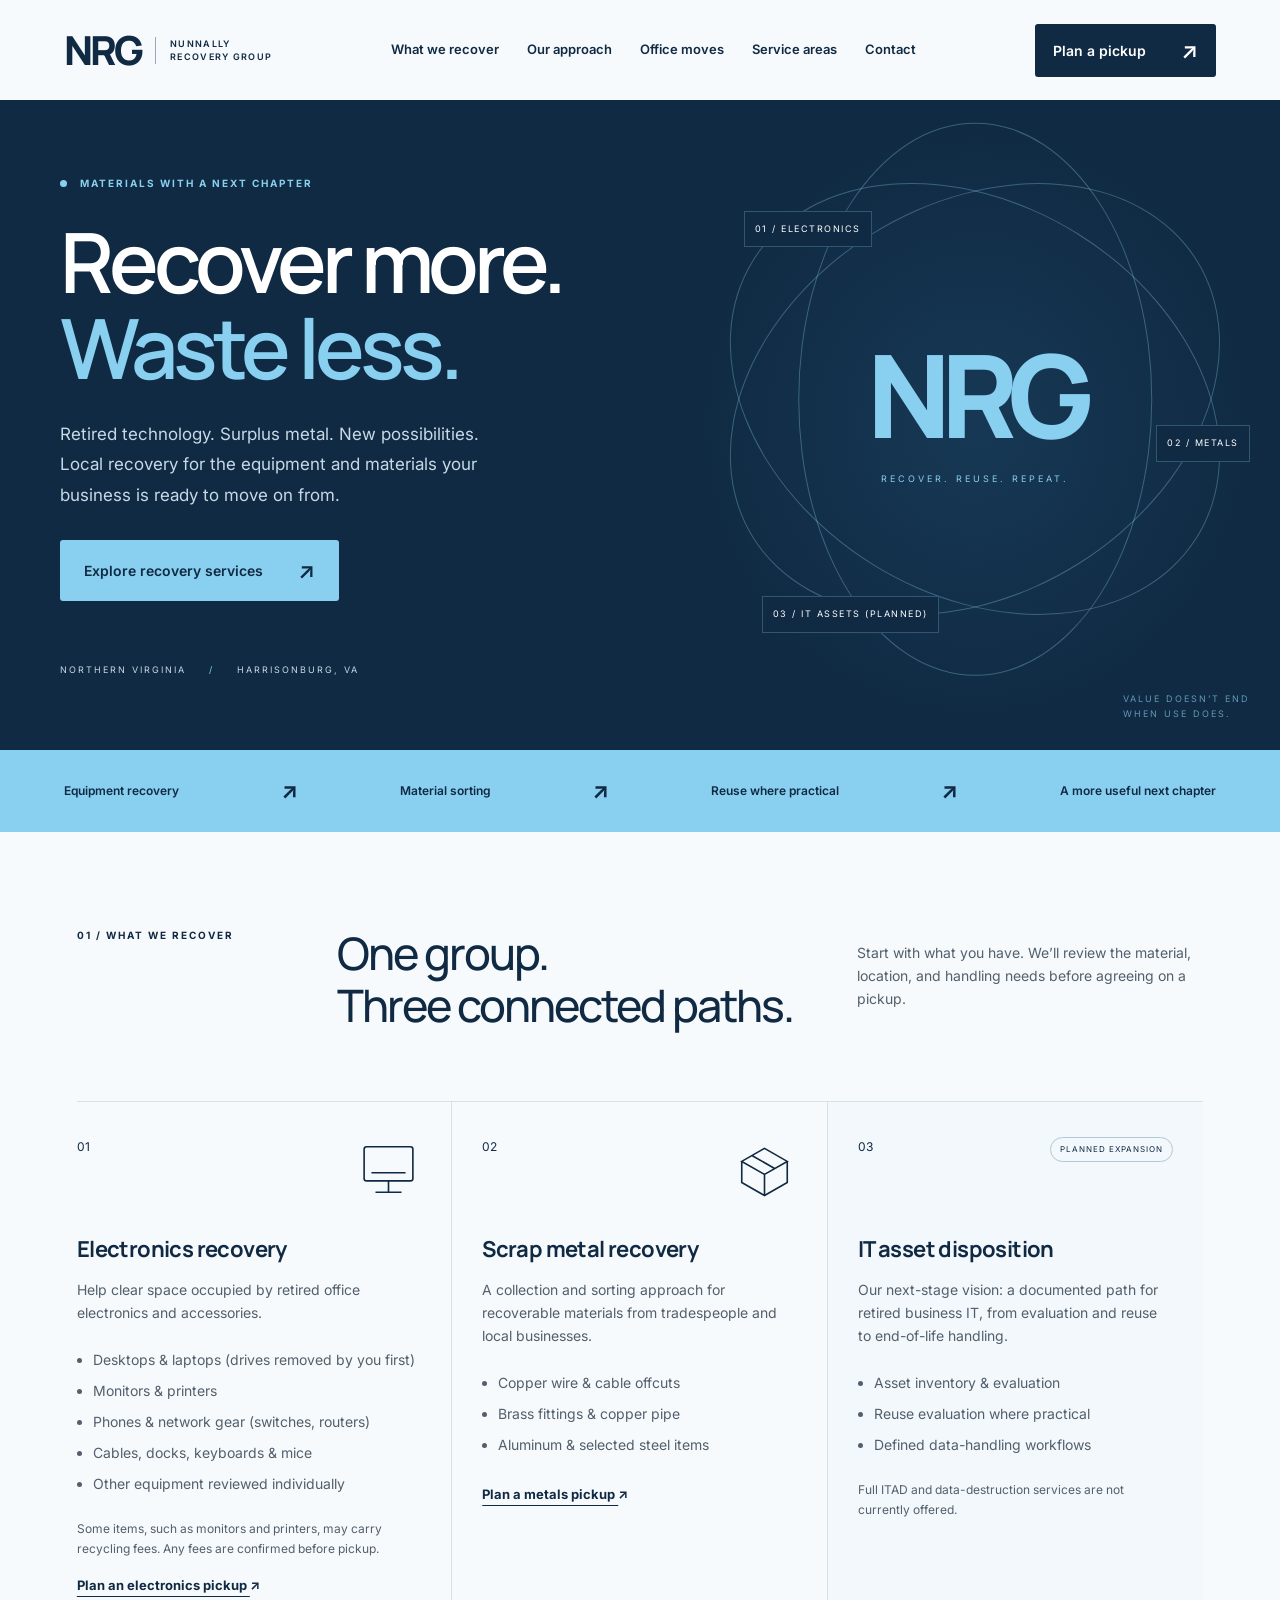
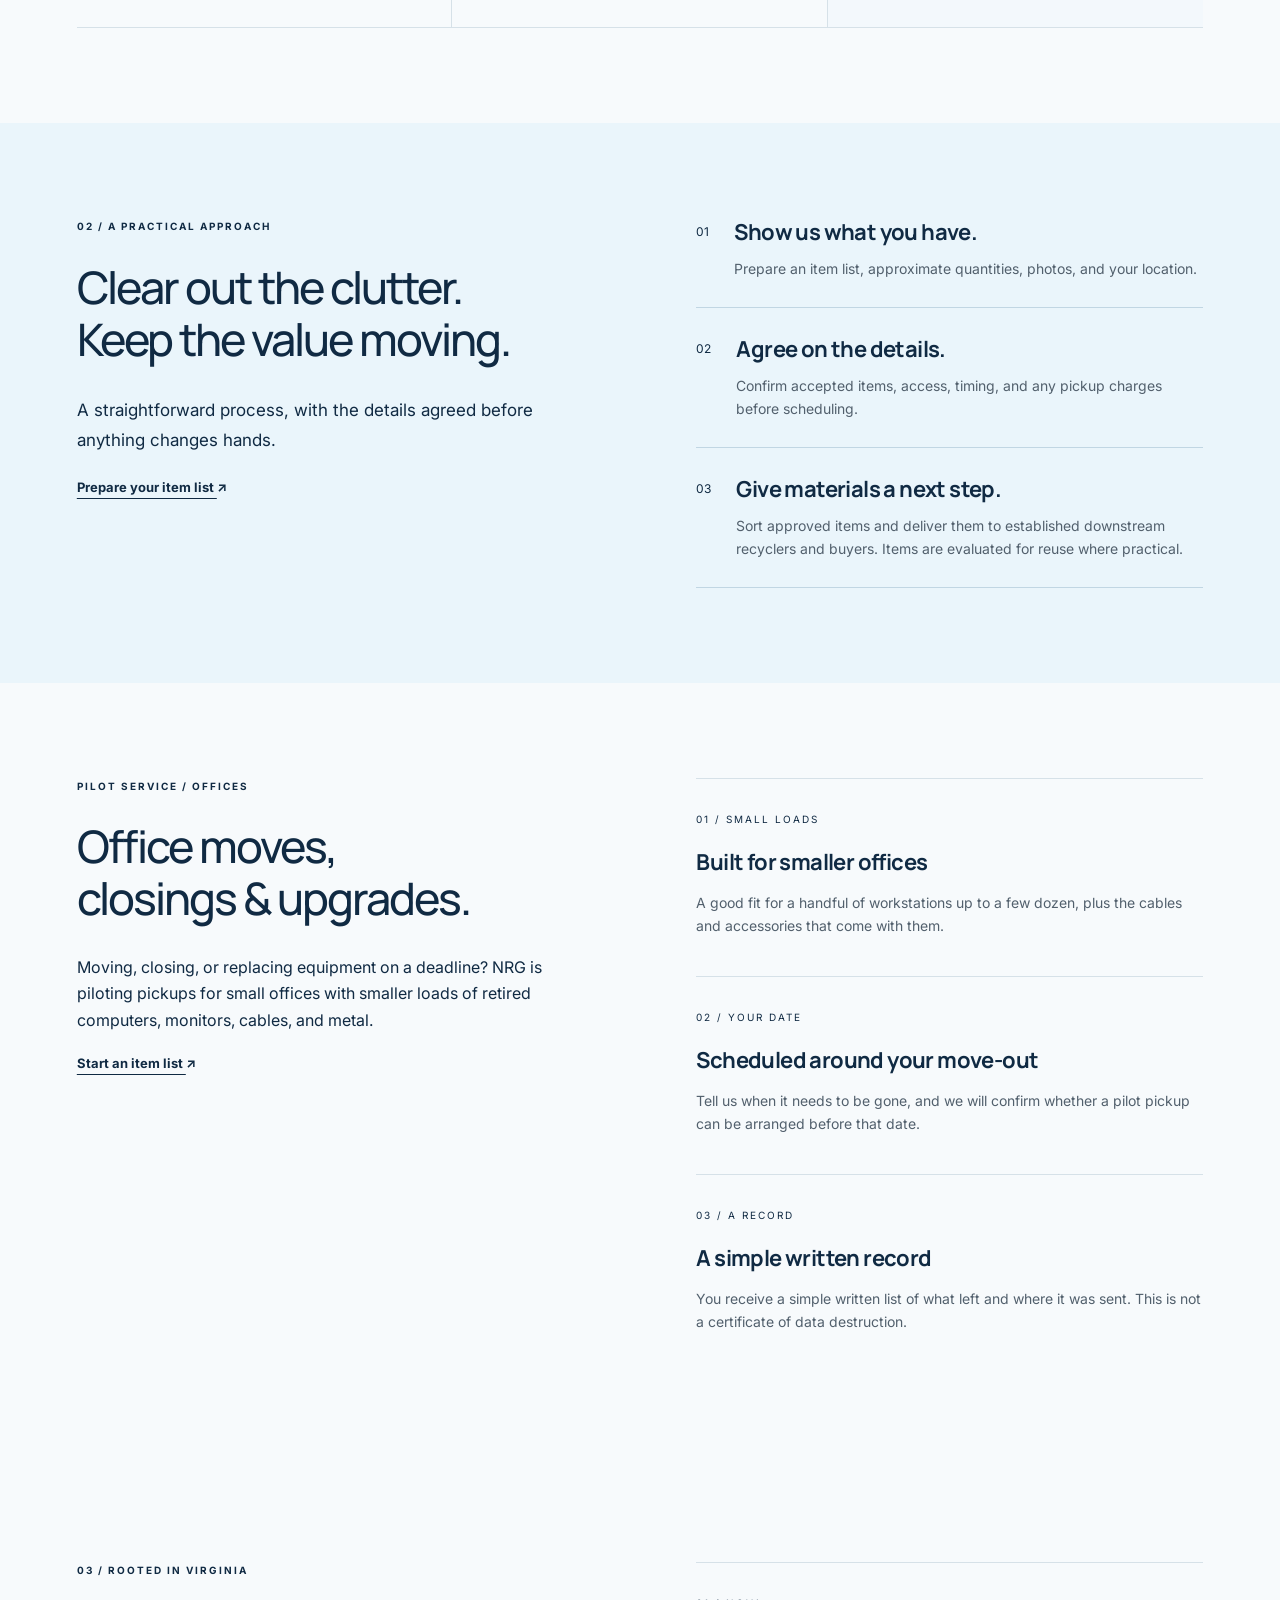
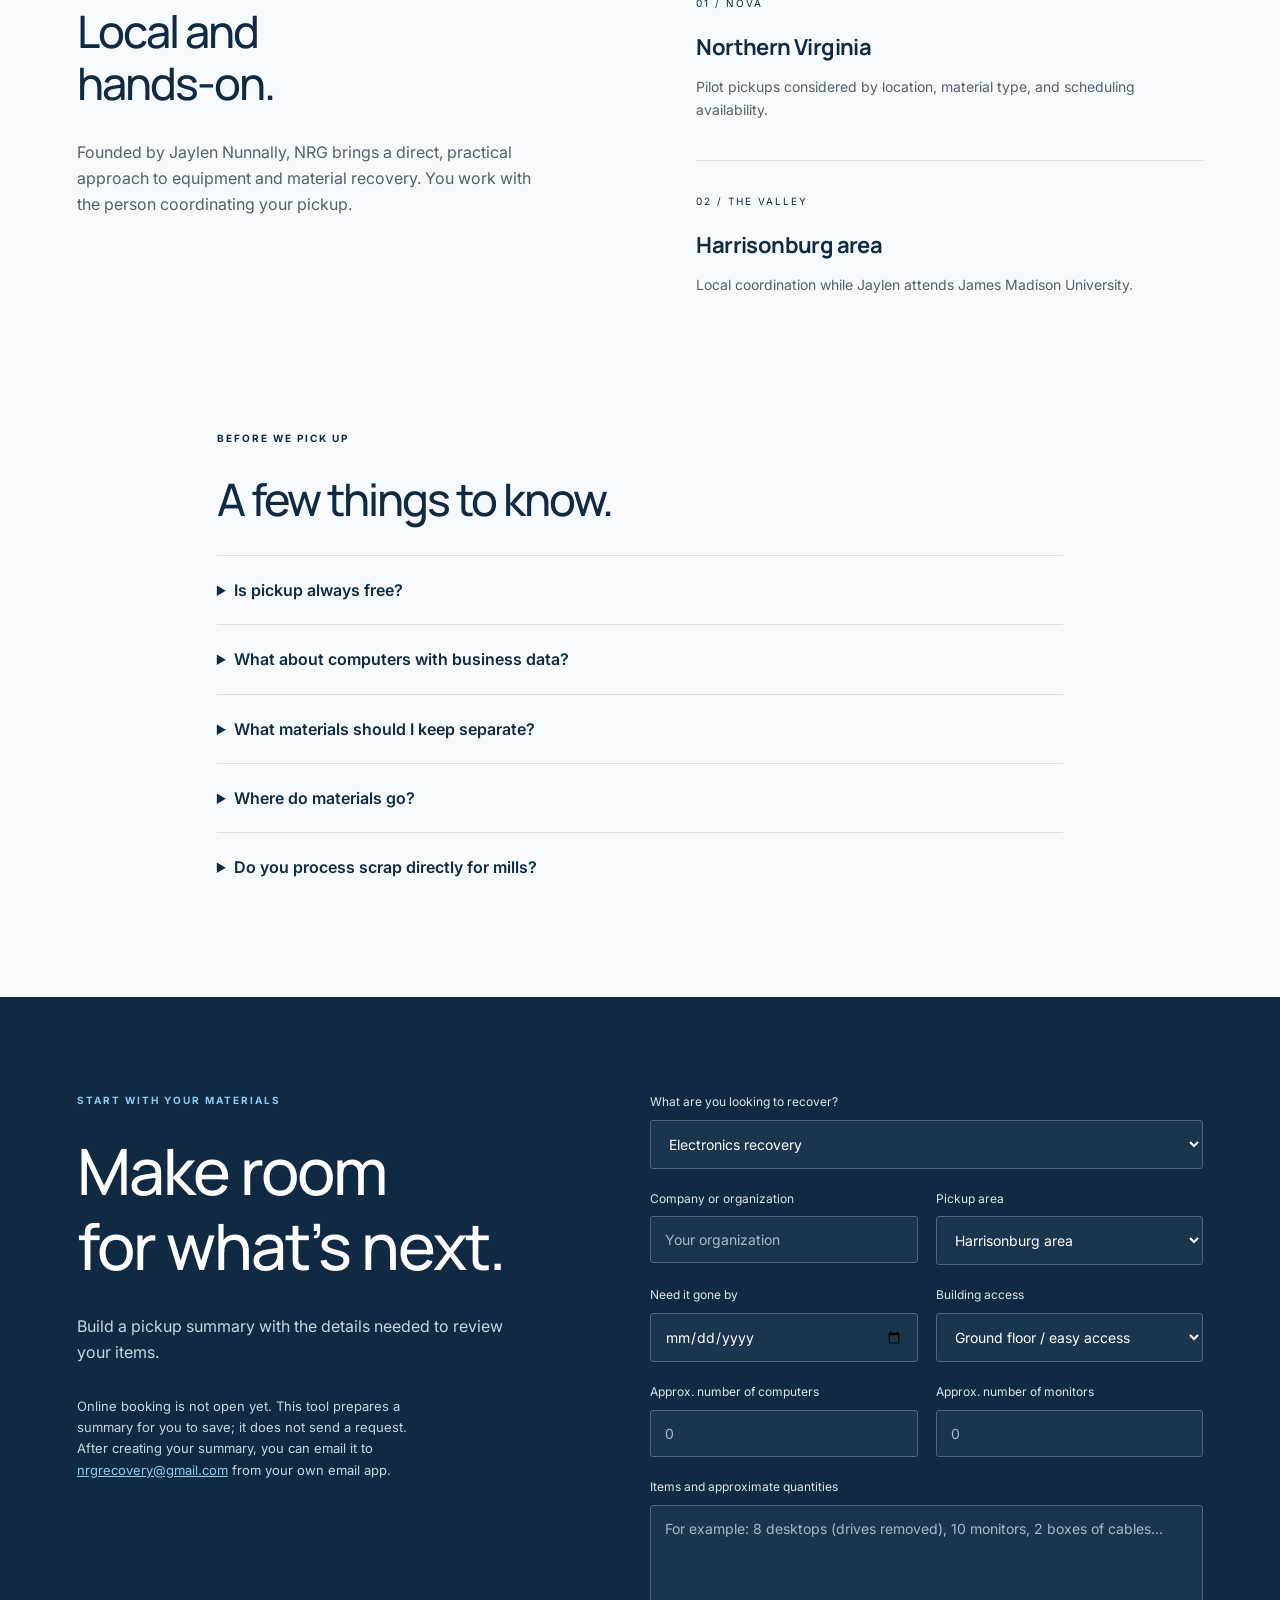
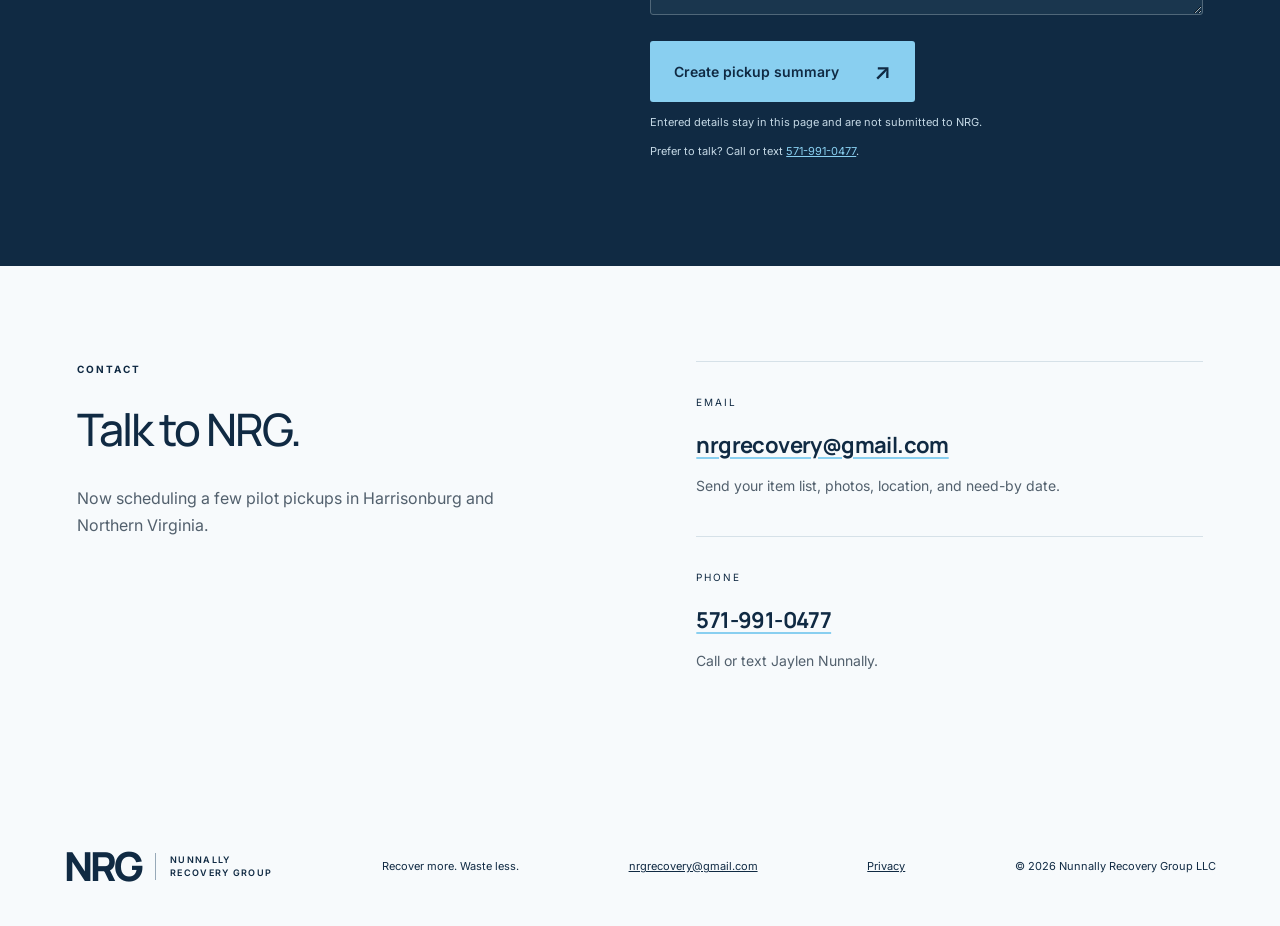
==== commit ad4cec1d: "Replace emoji-prone arrows with drawn icons. iOS shows the northeast and down arrows as Apple emoji." ====
--- a/index.html
+++ b/index.html
@@ -1,11 +1,11 @@
 <!doctype html><html lang="en"><head><meta charset="utf-8"><meta name="viewport" content="width=device-width, initial-scale=1"><title>NRG | Nunnally Recovery Group LLC</title><meta name="description" content="A new chapter for retired equipment and recoverable metals. Nunnally Recovery Group LLC is scheduling a few pilot pickups in Harrisonburg and Northern Virginia."><link rel="canonical" href="https://jaylennunnally.github.io/NRGrecoverygroup/"><meta property="og:type" content="website"><meta property="og:site_name" content="Nunnally Recovery Group LLC"><meta property="og:title" content="NRG | Nunnally Recovery Group LLC"><meta property="og:description" content="A new chapter for retired equipment and recoverable metals. Nunnally Recovery Group LLC is scheduling a few pilot pickups in Harrisonburg and Northern Virginia."><meta property="og:url" content="https://jaylennunnally.github.io/NRGrecoverygroup/"><meta property="og:image" content="https://jaylennunnally.github.io/NRGrecoverygroup/assets/og-preview.png"><meta property="og:image:type" content="image/png"><meta property="og:image:width" content="1200"><meta property="og:image:height" content="630"><meta property="og:image:alt" content="Nunnally Recovery Group LLC. Recover More. Waste Less."><meta property="og:locale" content="en_US"><meta name="twitter:card" content="summary_large_image"><meta name="twitter:title" content="NRG | Nunnally Recovery Group LLC"><meta name="twitter:description" content="A new chapter for retired equipment and recoverable metals. Nunnally Recovery Group LLC is scheduling a few pilot pickups in Harrisonburg and Northern Virginia."><meta name="twitter:image" content="https://jaylennunnally.github.io/NRGrecoverygroup/assets/og-preview.png"><meta name="twitter:image:alt" content="Nunnally Recovery Group LLC. Recover More. Waste Less."><meta name="theme-color" content="#102A43"><link rel="icon" href="assets/favicon.svg"><link rel="stylesheet" href="styles.css"><script src="app.js" defer></script></head><body>
-<a class="skip" href="#main">Skip to content</a><header><a class="logo" href="#" aria-label="NRG home">NRG<span>NUNNALLY<br>RECOVERY GROUP</span></a><nav aria-label="Main navigation"><a href="#services">What we recover</a><a href="#process">Our approach</a><a href="#offices">Office moves</a><a href="#areas">Service areas</a><a href="#contact">Contact</a></nav><a class="button small" href="#request">Plan a pickup <span>↗</span></a></header>
-<main id="main"><section class="hero"><div class="hero-copy"><p class="eyebrow"><span class="dot"></span> MATERIALS WITH A NEXT CHAPTER</p><h1>Recover more.<br><em>Waste less.</em></h1><p class="intro">Retired technology. Surplus metal. New possibilities.<br>Local recovery for the equipment and materials your business is ready to move on from.</p><a class="button light" href="#services">Explore recovery services <span>↗</span></a><div class="hero-foot">NORTHERN VIRGINIA <span> / </span> HARRISONBURG, VA</div></div><figure class="hero-art" aria-label="Illustration of a circular material recovery pathway"><div class="orbit one"></div><div class="orbit two"></div><div class="orbit three"></div><div class="art-center">NRG<span>RECOVER. REUSE. REPEAT.</span></div><span class="orbit-label label-a">01 / ELECTRONICS</span><span class="orbit-label label-b">02 / METALS</span><span class="orbit-label label-c">03 / IT ASSETS (PLANNED)</span><div class="art-caption">VALUE DOESN’T END<br>WHEN USE DOES.</div></figure></section>
-<div class="ticker"><span>Equipment recovery</span><b>↗</b><span>Material sorting</span><b>↗</b><span>Reuse where practical</span><b>↗</b><span>A more useful next chapter</span></div>
-<section id="services" class="section"><div class="section-head"><p class="eyebrow">01 / WHAT WE RECOVER</p><h2>One group.<br>Three connected paths.</h2><p>Start with what you have. We’ll review the material, location, and handling needs before agreeing on a pickup.</p></div><div class="services"><article><div class="service-top"><span>01</span><svg viewBox="0 0 80 80" aria-hidden="true"><rect x="10" y="12" width="60" height="42" rx="3"/><path d="M40 54v13M24 68h32M19 44h42"/></svg></div><h3>Electronics recovery</h3><p>Help clear space occupied by retired office electronics and accessories.</p><ul><li>Desktops &amp; laptops (drives removed by you first)</li><li>Monitors &amp; printers</li><li>Phones &amp; network gear (switches, routers)</li><li>Cables, docks, keyboards &amp; mice</li><li>Other equipment reviewed individually</li></ul><p class="note">Some items, such as monitors and printers, may carry recycling fees. Any fees are confirmed before pickup.</p><a href="#request" data-service="Electronics recovery">Plan an electronics pickup ↗</a></article><article><div class="service-top"><span>02</span><svg viewBox="0 0 80 80" aria-hidden="true"><path d="M12 30l28-16 28 16-28 16zM12 30v26l28 16 28-16V30M40 46v26M25 23l28 16"/></svg></div><h3>Scrap metal recovery</h3><p>A collection and sorting approach for recoverable materials from tradespeople and local businesses.</p><ul><li>Copper wire &amp; cable offcuts</li><li>Brass fittings &amp; copper pipe</li><li>Aluminum &amp; selected steel items</li></ul><a href="#request" data-service="Scrap metal recovery">Plan a metals pickup ↗</a></article><article class="future"><div class="service-top"><span>03</span><span class="badge">PLANNED EXPANSION</span></div><h3>IT asset disposition</h3><p>Our next-stage vision: a documented path for retired business IT, from evaluation and reuse to end-of-life handling.</p><ul><li>Asset inventory &amp; evaluation</li><li>Reuse evaluation where practical</li><li>Defined data-handling workflows</li></ul><p class="note">Full ITAD and data-destruction services are not currently offered.</p></article></div></section>
-<section class="approach section" id="process"><div><p class="eyebrow">02 / A PRACTICAL APPROACH</p><h2>Clear out the clutter.<br>Keep the value moving.</h2><p class="intro">A straightforward process, with the details agreed before anything changes hands.</p><a class="text-link" href="#request">Prepare your item list ↗</a></div><ol class="steps"><li><span>01</span><div><h3>Show us what you have.</h3><p>Prepare an item list, approximate quantities, photos, and your location.</p></div></li><li><span>02</span><div><h3>Agree on the details.</h3><p>Confirm accepted items, access, timing, and any pickup charges before scheduling.</p></div></li><li><span>03</span><div><h3>Give materials a next step.</h3><p>Sort approved items and deliver them to established downstream recyclers and buyers. Items are evaluated for reuse where practical.</p></div></li></ol></section>
-<section class="section areas" id="offices"><div><p class="eyebrow">PILOT SERVICE / OFFICES</p><h2>Office moves,<br>closings &amp; upgrades.</h2><p>Moving, closing, or replacing equipment on a deadline? NRG is piloting pickups for small offices with smaller loads of retired computers, monitors, cables, and metal.</p><a class="text-link" href="#request">Start an item list ↗</a></div><div class="locations"><article><span>01 / SMALL LOADS</span><h3>Built for smaller offices</h3><p>A good fit for a handful of workstations up to a few dozen, plus the cables and accessories that come with them.</p></article><article><span>02 / YOUR DATE</span><h3>Scheduled around your move-out</h3><p>Tell us when it needs to be gone, and we will confirm whether a pilot pickup can be arranged before that date.</p></article><article><span>03 / A RECORD</span><h3>A simple written record</h3><p>You receive a simple written list of what left and where it was sent. This is not a certificate of data destruction.</p></article></div></section>
+<a class="skip" href="#main">Skip to content</a><header><a class="logo" href="#" aria-label="NRG home">NRG<span>NUNNALLY<br>RECOVERY GROUP</span></a><nav aria-label="Main navigation"><a href="#services">What we recover</a><a href="#process">Our approach</a><a href="#offices">Office moves</a><a href="#areas">Service areas</a><a href="#contact">Contact</a></nav><a class="button small" href="#request">Plan a pickup <span class="arrow"><svg class="icon" width="0.7803em" height="1em" viewBox="0 0 1598 2048" aria-hidden="true"><g transform="translate(0 1984) scale(1 -1)"><path fill="currentColor" d="M1348 125H1134V445Q1134 524 1143.5 627.0Q1153 730 1165 819Q1134 774 1098.0 727.0Q1062 680 1026 644L375 -8L223 145L875 796Q911 832 957.5 867.5Q1004 903 1049 934Q961 923 859.5 913.5Q758 904 675 904H356V1118H1348Z"/></g></svg></span></a></header>
+<main id="main"><section class="hero"><div class="hero-copy"><p class="eyebrow"><span class="dot"></span> MATERIALS WITH A NEXT CHAPTER</p><h1>Recover more.<br><em>Waste less.</em></h1><p class="intro">Retired technology. Surplus metal. New possibilities.<br>Local recovery for the equipment and materials your business is ready to move on from.</p><a class="button light" href="#services">Explore recovery services <span class="arrow"><svg class="icon" width="0.7803em" height="1em" viewBox="0 0 1598 2048" aria-hidden="true"><g transform="translate(0 1984) scale(1 -1)"><path fill="currentColor" d="M1348 125H1134V445Q1134 524 1143.5 627.0Q1153 730 1165 819Q1134 774 1098.0 727.0Q1062 680 1026 644L375 -8L223 145L875 796Q911 832 957.5 867.5Q1004 903 1049 934Q961 923 859.5 913.5Q758 904 675 904H356V1118H1348Z"/></g></svg></span></a><div class="hero-foot">NORTHERN VIRGINIA <span> / </span> HARRISONBURG, VA</div></div><figure class="hero-art" aria-label="Illustration of a circular material recovery pathway"><div class="orbit one"></div><div class="orbit two"></div><div class="orbit three"></div><div class="art-center">NRG<span>RECOVER. REUSE. REPEAT.</span></div><span class="orbit-label label-a">01 / ELECTRONICS</span><span class="orbit-label label-b">02 / METALS</span><span class="orbit-label label-c">03 / IT ASSETS (PLANNED)</span><div class="art-caption">VALUE DOESN’T END<br>WHEN USE DOES.</div></figure></section>
+<div class="ticker"><span>Equipment recovery</span><b aria-hidden="true"><svg class="icon" width="0.7827em" height="1em" viewBox="0 0 1603 2048" aria-hidden="true"><g transform="translate(0 1984) scale(1 -1)"><path fill="currentColor" d="M1353 90H1115V421Q1115 494 1125.0 593.0Q1135 692 1147 779Q1116 734 1079.0 686.0Q1042 638 1007 603L394 -12L224 158L838 772Q874 806 921.5 843.0Q969 880 1014 911Q929 900 832.0 890.0Q735 880 656 880H326V1118H1353Z"/></g></svg></b><span>Material sorting</span><b aria-hidden="true"><svg class="icon" width="0.7827em" height="1em" viewBox="0 0 1603 2048" aria-hidden="true"><g transform="translate(0 1984) scale(1 -1)"><path fill="currentColor" d="M1353 90H1115V421Q1115 494 1125.0 593.0Q1135 692 1147 779Q1116 734 1079.0 686.0Q1042 638 1007 603L394 -12L224 158L838 772Q874 806 921.5 843.0Q969 880 1014 911Q929 900 832.0 890.0Q735 880 656 880H326V1118H1353Z"/></g></svg></b><span>Reuse where practical</span><b aria-hidden="true"><svg class="icon" width="0.7827em" height="1em" viewBox="0 0 1603 2048" aria-hidden="true"><g transform="translate(0 1984) scale(1 -1)"><path fill="currentColor" d="M1353 90H1115V421Q1115 494 1125.0 593.0Q1135 692 1147 779Q1116 734 1079.0 686.0Q1042 638 1007 603L394 -12L224 158L838 772Q874 806 921.5 843.0Q969 880 1014 911Q929 900 832.0 890.0Q735 880 656 880H326V1118H1353Z"/></g></svg></b><span>A more useful next chapter</span></div>
+<section id="services" class="section"><div class="section-head"><p class="eyebrow">01 / WHAT WE RECOVER</p><h2>One group.<br>Three connected paths.</h2><p>Start with what you have. We’ll review the material, location, and handling needs before agreeing on a pickup.</p></div><div class="services"><article><div class="service-top"><span>01</span><svg viewBox="0 0 80 80" aria-hidden="true"><rect x="10" y="12" width="60" height="42" rx="3"/><path d="M40 54v13M24 68h32M19 44h42"/></svg></div><h3>Electronics recovery</h3><p>Help clear space occupied by retired office electronics and accessories.</p><ul><li>Desktops &amp; laptops (drives removed by you first)</li><li>Monitors &amp; printers</li><li>Phones &amp; network gear (switches, routers)</li><li>Cables, docks, keyboards &amp; mice</li><li>Other equipment reviewed individually</li></ul><p class="note">Some items, such as monitors and printers, may carry recycling fees. Any fees are confirmed before pickup.</p><a href="#request" data-service="Electronics recovery">Plan an electronics pickup <svg class="icon" width="0.7827em" height="1em" viewBox="0 0 1603 2048" aria-hidden="true"><g transform="translate(0 1984) scale(1 -1)"><path fill="currentColor" d="M1353 90H1115V421Q1115 494 1125.0 593.0Q1135 692 1147 779Q1116 734 1079.0 686.0Q1042 638 1007 603L394 -12L224 158L838 772Q874 806 921.5 843.0Q969 880 1014 911Q929 900 832.0 890.0Q735 880 656 880H326V1118H1353Z"/></g></svg></a></article><article><div class="service-top"><span>02</span><svg viewBox="0 0 80 80" aria-hidden="true"><path d="M12 30l28-16 28 16-28 16zM12 30v26l28 16 28-16V30M40 46v26M25 23l28 16"/></svg></div><h3>Scrap metal recovery</h3><p>A collection and sorting approach for recoverable materials from tradespeople and local businesses.</p><ul><li>Copper wire &amp; cable offcuts</li><li>Brass fittings &amp; copper pipe</li><li>Aluminum &amp; selected steel items</li></ul><a href="#request" data-service="Scrap metal recovery">Plan a metals pickup <svg class="icon" width="0.7827em" height="1em" viewBox="0 0 1603 2048" aria-hidden="true"><g transform="translate(0 1984) scale(1 -1)"><path fill="currentColor" d="M1353 90H1115V421Q1115 494 1125.0 593.0Q1135 692 1147 779Q1116 734 1079.0 686.0Q1042 638 1007 603L394 -12L224 158L838 772Q874 806 921.5 843.0Q969 880 1014 911Q929 900 832.0 890.0Q735 880 656 880H326V1118H1353Z"/></g></svg></a></article><article class="future"><div class="service-top"><span>03</span><span class="badge">PLANNED EXPANSION</span></div><h3>IT asset disposition</h3><p>Our next-stage vision: a documented path for retired business IT, from evaluation and reuse to end-of-life handling.</p><ul><li>Asset inventory &amp; evaluation</li><li>Reuse evaluation where practical</li><li>Defined data-handling workflows</li></ul><p class="note">Full ITAD and data-destruction services are not currently offered.</p></article></div></section>
+<section class="approach section" id="process"><div><p class="eyebrow">02 / A PRACTICAL APPROACH</p><h2>Clear out the clutter.<br>Keep the value moving.</h2><p class="intro">A straightforward process, with the details agreed before anything changes hands.</p><a class="text-link" href="#request">Prepare your item list <svg class="icon" width="0.7827em" height="1em" viewBox="0 0 1603 2048" aria-hidden="true"><g transform="translate(0 1984) scale(1 -1)"><path fill="currentColor" d="M1353 90H1115V421Q1115 494 1125.0 593.0Q1135 692 1147 779Q1116 734 1079.0 686.0Q1042 638 1007 603L394 -12L224 158L838 772Q874 806 921.5 843.0Q969 880 1014 911Q929 900 832.0 890.0Q735 880 656 880H326V1118H1353Z"/></g></svg></a></div><ol class="steps"><li><span>01</span><div><h3>Show us what you have.</h3><p>Prepare an item list, approximate quantities, photos, and your location.</p></div></li><li><span>02</span><div><h3>Agree on the details.</h3><p>Confirm accepted items, access, timing, and any pickup charges before scheduling.</p></div></li><li><span>03</span><div><h3>Give materials a next step.</h3><p>Sort approved items and deliver them to established downstream recyclers and buyers. Items are evaluated for reuse where practical.</p></div></li></ol></section>
+<section class="section areas" id="offices"><div><p class="eyebrow">PILOT SERVICE / OFFICES</p><h2>Office moves,<br>closings &amp; upgrades.</h2><p>Moving, closing, or replacing equipment on a deadline? NRG is piloting pickups for small offices with smaller loads of retired computers, monitors, cables, and metal.</p><a class="text-link" href="#request">Start an item list <svg class="icon" width="0.7827em" height="1em" viewBox="0 0 1603 2048" aria-hidden="true"><g transform="translate(0 1984) scale(1 -1)"><path fill="currentColor" d="M1353 90H1115V421Q1115 494 1125.0 593.0Q1135 692 1147 779Q1116 734 1079.0 686.0Q1042 638 1007 603L394 -12L224 158L838 772Q874 806 921.5 843.0Q969 880 1014 911Q929 900 832.0 890.0Q735 880 656 880H326V1118H1353Z"/></g></svg></a></div><div class="locations"><article><span>01 / SMALL LOADS</span><h3>Built for smaller offices</h3><p>A good fit for a handful of workstations up to a few dozen, plus the cables and accessories that come with them.</p></article><article><span>02 / YOUR DATE</span><h3>Scheduled around your move-out</h3><p>Tell us when it needs to be gone, and we will confirm whether a pilot pickup can be arranged before that date.</p></article><article><span>03 / A RECORD</span><h3>A simple written record</h3><p>You receive a simple written list of what left and where it was sent. This is not a certificate of data destruction.</p></article></div></section>
 <section class="section areas" id="areas"><div><p class="eyebrow">03 / ROOTED IN VIRGINIA</p><h2>Local and<br>hands-on.</h2><p>Founded by Jaylen Nunnally, NRG brings a direct, practical approach to equipment and material recovery. You work with the person coordinating your pickup.</p></div><div class="locations"><article><span>01 / NOVA</span><h3>Northern Virginia</h3><p>Pilot pickups considered by location, material type, and scheduling availability.</p></article><article><span>02 / THE VALLEY</span><h3>Harrisonburg area</h3><p>Local coordination while Jaylen attends James Madison University.</p></article></div></section>
 <section class="section faq"><p class="eyebrow">BEFORE WE PICK UP</p><h2>A few things to know.</h2><details><summary>Is pickup always free?</summary><p>No. Cost depends on material value, quantity, location, and loading requirements. Any charges need to be agreed before pickup.</p></details><details><summary>What about computers with business data?</summary><p>Remove and retain hard drives, SSDs, and other data-bearing media before a standard electronics pickup. NRG does not currently offer certified data destruction or a full ITAD service.</p></details><details><summary>What materials should I keep separate?</summary><p>Do not include damaged or loose batteries, CRT screens, chemicals, contaminated equipment, or appliances containing refrigerants in a standard pickup. Send an item list for review before scheduling.</p></details><details><summary>Where do materials go?</summary><p>Metal goes to licensed scrap buyers. Electronics go to established electronics recyclers. NRG does not wipe or destroy data itself.</p></details><details><summary>Do you process scrap directly for mills?</summary><p>Our initial focus is collection, sorting, and delivery to appropriate buyers. Industrial processing and direct mill supply are future possibilities, not current advertised capabilities.</p></details></section>
-<section class="section request" id="request"><div><p class="eyebrow">START WITH YOUR MATERIALS</p><h2>Make room<br>for what’s next.</h2><p>Build a pickup summary with the details needed to review your items.</p><p class="availability">Online booking is not open yet. This tool prepares a summary for you to save; it does not send a request. After creating your summary, you can email it to <a href="mailto:nrgrecovery@gmail.com">nrgrecovery@gmail.com</a> from your own email app.</p></div><form id="pickup"><label>What are you looking to recover?<select name="service"><option>Electronics recovery</option><option>Scrap metal recovery</option><option>Electronics and scrap metal</option></select></label><div class="form-row"><label>Company or organization<input name="company" placeholder="Your organization" required maxlength="120"></label><label>Pickup area<select name="area"><option>Harrisonburg area</option><option>Northern Virginia</option><option>Other nearby area</option></select></label></div><div class="form-row"><label>Need it gone by<input type="date" name="deadline"></label><label>Building access<select name="access"><option>Ground floor / easy access</option><option>Elevator</option><option>Stairs only</option><option>Loading dock</option><option>Not sure yet</option></select></label></div><div class="form-row"><label>Approx. number of computers<input type="number" name="computers" min="0" max="999" inputmode="numeric" placeholder="0"></label><label>Approx. number of monitors<input type="number" name="monitors" min="0" max="999" inputmode="numeric" placeholder="0"></label></div><label>Items and approximate quantities<textarea name="items" placeholder="For example: 8 desktops (drives removed), 10 monitors, 2 boxes of cables…" required maxlength="3000"></textarea></label><button class="button light" type="submit">Create pickup summary <span>↗</span></button><p class="form-note">Entered details stay in this page and are not submitted to NRG.</p><p class="form-note">Prefer to talk? Call or text <a href="tel:+15719910477">571-991-0477</a>.</p><div id="result" hidden><h3>Your pickup summary</h3><pre id="summary"></pre><div class="result-actions"><a id="email-request" class="button light" href="mailto:nrgrecovery@gmail.com">Email this request to NRG <span>↗</span></a><button type="button" id="download" class="button secondary">Download summary ↓</button></div><p>The email button opens your own email app with this request filled in. Review it, attach photos if you have them, and press send. Nothing is sent until you do.</p></div></form></section>
+<section class="section request" id="request"><div><p class="eyebrow">START WITH YOUR MATERIALS</p><h2>Make room<br>for what’s next.</h2><p>Build a pickup summary with the details needed to review your items.</p><p class="availability">Online booking is not open yet. This tool prepares a summary for you to save; it does not send a request. After creating your summary, you can email it to <a href="mailto:nrgrecovery@gmail.com">nrgrecovery@gmail.com</a> from your own email app.</p></div><form id="pickup"><label>What are you looking to recover?<select name="service"><option>Electronics recovery</option><option>Scrap metal recovery</option><option>Electronics and scrap metal</option></select></label><div class="form-row"><label>Company or organization<input name="company" placeholder="Your organization" required maxlength="120"></label><label>Pickup area<select name="area"><option>Harrisonburg area</option><option>Northern Virginia</option><option>Other nearby area</option></select></label></div><div class="form-row"><label>Need it gone by<input type="date" name="deadline"></label><label>Building access<select name="access"><option>Ground floor / easy access</option><option>Elevator</option><option>Stairs only</option><option>Loading dock</option><option>Not sure yet</option></select></label></div><div class="form-row"><label>Approx. number of computers<input type="number" name="computers" min="0" max="999" inputmode="numeric" placeholder="0"></label><label>Approx. number of monitors<input type="number" name="monitors" min="0" max="999" inputmode="numeric" placeholder="0"></label></div><label>Items and approximate quantities<textarea name="items" placeholder="For example: 8 desktops (drives removed), 10 monitors, 2 boxes of cables…" required maxlength="3000"></textarea></label><button class="button light" type="submit">Create pickup summary <span class="arrow"><svg class="icon" width="0.7803em" height="1em" viewBox="0 0 1598 2048" aria-hidden="true"><g transform="translate(0 1984) scale(1 -1)"><path fill="currentColor" d="M1348 125H1134V445Q1134 524 1143.5 627.0Q1153 730 1165 819Q1134 774 1098.0 727.0Q1062 680 1026 644L375 -8L223 145L875 796Q911 832 957.5 867.5Q1004 903 1049 934Q961 923 859.5 913.5Q758 904 675 904H356V1118H1348Z"/></g></svg></span></button><p class="form-note">Entered details stay in this page and are not submitted to NRG.</p><p class="form-note">Prefer to talk? Call or text <a href="tel:+15719910477">571-991-0477</a>.</p><div id="result" hidden><h3>Your pickup summary</h3><pre id="summary"></pre><div class="result-actions"><a id="email-request" class="button light" href="mailto:nrgrecovery@gmail.com">Email this request to NRG <span class="arrow"><svg class="icon" width="0.7803em" height="1em" viewBox="0 0 1598 2048" aria-hidden="true"><g transform="translate(0 1984) scale(1 -1)"><path fill="currentColor" d="M1348 125H1134V445Q1134 524 1143.5 627.0Q1153 730 1165 819Q1134 774 1098.0 727.0Q1062 680 1026 644L375 -8L223 145L875 796Q911 832 957.5 867.5Q1004 903 1049 934Q961 923 859.5 913.5Q758 904 675 904H356V1118H1348Z"/></g></svg></span></a><button type="button" id="download" class="button secondary"><span>Download summary <svg class="icon" width="0.8813em" height="1em" viewBox="0 0 1805 2048" aria-hidden="true"><g transform="translate(0 1984) scale(1 -1)"><path fill="currentColor" d="M1603 674 902 -27 202 674 350 822 575 597Q635 536 702.5 453.0Q770 370 824 299Q813 354 804.0 417.5Q795 481 795 535V1490H1010V535Q1010 481 1001.0 417.5Q992 354 981 298Q1036 371 1104.0 455.0Q1172 539 1230 597L1455 822Z"/></g></svg></span></button></div><p>The email button opens your own email app with this request filled in. Review it, attach photos if you have them, and press send. Nothing is sent until you do.</p></div></form></section>
 <section class="section areas" id="contact"><div><p class="eyebrow">CONTACT</p><h2>Talk to NRG.</h2><p>Now scheduling a few pilot pickups in Harrisonburg and Northern Virginia.</p></div><div class="locations"><article><span>EMAIL</span><h3><a href="mailto:nrgrecovery@gmail.com">nrgrecovery@gmail.com</a></h3><p>Send your item list, photos, location, and need-by date.</p></article><article><span>PHONE</span><h3><a href="tel:+15719910477">571-991-0477</a></h3><p>Call or text Jaylen Nunnally.</p></article></div></section></main><footer><a class="logo" href="#">NRG<span>NUNNALLY<br>RECOVERY GROUP</span></a><p>Recover more. Waste less.</p><a href="mailto:nrgrecovery@gmail.com">nrgrecovery@gmail.com</a><a href="privacy.html">Privacy</a><small>© 2026 Nunnally Recovery Group LLC</small></footer></body></html>
--- a/styles.css
+++ b/styles.css
@@ -1,5 +1,5 @@
 @import url('https://fonts.googleapis.com/css2?family=Inter:wght@400;500;600;700&family=Manrope:wght@400;500;600;700;800&display=swap');
-:root{--navy:#102a43;--blue:#89cff0;--paper:#f7fafc;--muted:#52606d;--line:#d6e1e8}*{box-sizing:border-box}html{scroll-behavior:smooth;scroll-padding-top:100px}body{margin:0;background:var(--paper);color:var(--navy);font:16px/1.65 Inter,Arial,sans-serif}h1,h2,h3,.logo{font-family:Manrope,Arial,sans-serif}a{color:inherit}header{height:100px;display:flex;align-items:center;justify-content:space-between;padding:0 5%;background:var(--paper)}.logo{display:flex;gap:14px;align-items:center;text-decoration:none;font-size:40px;font-weight:800;letter-spacing:-3px;line-height:1}.logo span{font:600 9px/1.5 Inter,Arial,sans-serif;letter-spacing:1.3px;border-left:1px solid #97a9b8;padding-left:14px}nav{display:flex;gap:28px}nav a{text-decoration:none;font-size:13px;font-weight:600}.button{display:inline-flex;align-items:center;justify-content:space-between;gap:35px;padding:17px 24px;background:var(--navy);color:white;text-decoration:none;border:0;border-radius:3px;font:600 14px Inter,Arial;cursor:pointer}.small{padding:13px 18px}.button span{font-size:22px}.light{background:var(--blue);color:var(--navy)}.hero{display:grid;grid-template-columns:1.1fr 1fr;background:var(--navy);color:white;min-height:650px;overflow:hidden}.hero-copy{padding:75px 0 40px 9%}.eyebrow{font-size:10px;font-weight:700;letter-spacing:2px;margin:0 0 26px}.hero .eyebrow{color:var(--blue)}.dot{display:inline-block;width:7px;height:7px;border-radius:50%;background:var(--blue);margin-right:9px}h1{font-size:clamp(54px,6.5vw,100px);line-height:1.04;letter-spacing:-5px;font-weight:600;margin:0 0 28px}h1 em{font-style:normal;color:var(--blue)}.intro{font-size:17px;line-height:1.8;max-width:490px}.hero .intro{color:#c7d9e6;margin-bottom:30px}.hero-foot{font-size:9px;letter-spacing:2px;color:#c7d9e6;margin-top:62px}.hero-foot span{margin:0 18px;color:var(--blue)}.hero-art{position:relative;min-height:600px;background:radial-gradient(ellipse at center,#24557855,transparent 65%);overflow:hidden}.orbit{position:absolute;border:1px solid #89cff055;border-radius:50%;left:50%;top:46%;transform:translate(-50%,-50%) rotate(-32deg);width:86%;height:60%}.two{transform:translate(-50%,-50%) rotate(32deg)}.three{width:58%;height:85%;transform:translate(-50%,-50%) rotate(0deg)}.art-center{position:absolute;left:50%;top:46%;transform:translate(-50%,-50%);font:800 clamp(70px,9vw,140px) Manrope,Arial;letter-spacing:-10px;color:var(--blue)}.art-center span{display:block;text-align:center;font:9px Inter;letter-spacing:3px}.orbit-label{position:absolute;font-size:9px;letter-spacing:1.5px;background:var(--navy);padding:10px;border:1px solid #89cff044}.label-a{top:17%;left:12%}.label-b{right:5%;top:50%}.label-c{bottom:18%;left:15%}.art-caption{position:absolute;bottom:28px;right:30px;color:#89cff0aa;font-size:9px;letter-spacing:2px}.ticker{display:flex;align-items:center;justify-content:space-between;gap:20px;padding:23px 5%;background:var(--blue);font-size:12px;font-weight:600}.ticker b{font-size:22px}.section{padding:95px 6%}.section-head{display:grid;grid-template-columns:.65fr 1.4fr 1fr;gap:35px;align-items:start}.section-head p:last-child{font-size:14px;color:var(--muted);max-width:340px}h2{font-size:clamp(32px,3.5vw,50px);font-weight:500;letter-spacing:-2px;line-height:1.16;margin:0 0 30px}h3{font-size:22px;letter-spacing:-.6px;line-height:1.3;margin:18px 0 14px}.services{display:grid;grid-template-columns:repeat(3,1fr);margin-top:40px;border-top:1px solid var(--line);border-bottom:1px solid var(--line)}.services article{padding:35px 30px 30px;border-right:1px solid var(--line)}.services article:first-child{padding-left:0}.services article:last-child{border:0}.service-top{height:80px;display:flex;justify-content:space-between;align-items:start}.service-top>span:first-child{font-size:12px}.service-top svg{width:65px;fill:none;stroke:var(--navy);stroke-width:2}.services p,.services li{font-size:14px;color:var(--muted)}.services ul{padding-left:16px;margin:24px 0}.services li{margin:8px 0}.services a,.text-link{font-size:13px;font-weight:700;text-underline-offset:6px}.badge{font-size:8px;letter-spacing:1px;border:1px solid #b4c8d5;border-radius:20px;padding:5px 9px}.future{background:#eaf5fb66}.services .note{font-size:12px}.approach{background:#eaf5fb;display:grid;grid-template-columns:1fr 1fr;gap:10%}.steps{list-style:none;padding:0;margin:0}.steps li{display:flex;gap:25px;padding:0 0 27px;margin-bottom:27px;border-bottom:1px solid #c1d6e3}.steps li:last-child{margin-bottom:0}.steps span{font-size:12px;padding-top:4px}.steps h3{margin:0 0 10px}.steps p{font-size:14px;color:var(--muted);margin:0}.areas{display:grid;grid-template-columns:1fr 1fr;gap:10%}.areas>div>p:last-child{max-width:470px;color:var(--muted)}.locations article{padding:25px 0;border-top:1px solid var(--line)}.locations span{font-size:10px;letter-spacing:2px}.locations p{font-size:14px;color:var(--muted)}.faq{padding-top:0;max-width:1000px;margin:auto}details{padding:21px 0;border-top:1px solid var(--line)}summary{font-weight:600;cursor:pointer}details p{color:var(--muted);font-size:14px;max-width:750px}.request{background:var(--navy);color:white;display:grid;grid-template-columns:1fr 1.2fr;gap:10%}.request .eyebrow{color:var(--blue)}.request h2{font-size:clamp(42px,5vw,70px)}.request p{color:#c4d8e5}.availability{font-size:13px;max-width:350px;margin-top:30px}form label{display:block;font-size:12px;color:#d8e7f0;margin-bottom:20px}input,select,textarea{width:100%;padding:14px;margin-top:8px;border:1px solid #506779;border-radius:3px;background:#1a364e;color:white;font:14px Inter,Arial}input::placeholder,textarea::placeholder{color:#a5bac9}textarea{min-height:110px;resize:vertical}.form-row{display:grid;grid-template-columns:1fr 1fr;gap:18px}.form-note{font-size:11px}pre{white-space:pre-wrap;overflow-wrap:anywhere;font:14px/1.6 Inter,Arial;background:#1a364e;padding:20px}#result{border-top:1px solid #506779;margin-top:30px}footer{padding:40px 5%;display:flex;align-items:center;gap:30px;justify-content:space-between}footer p,footer a:not(.logo),footer small{font-size:11px}a:hover{opacity:.8}button:hover{filter:brightness(1.1)}:focus-visible{outline:3px solid #2b8bbb;outline-offset:5px}.skip{position:absolute;top:-100px}.skip:focus{top:0;background:white;padding:15px;z-index:20}@media(max-width:900px){header{height:auto;padding:24px 5%;flex-wrap:wrap;gap:20px}nav{order:3;width:100%;justify-content:space-between;gap:10px}.hero{grid-template-columns:1fr}.hero-copy{padding:60px 6% 20px}.hero-art{min-height:350px}.hero-foot{margin-top:35px}.art-center{font-size:100px}.section-head{grid-template-columns:1fr}.section-head>*{margin:0}.section-head{gap:20px}.services{grid-template-columns:1fr}.services article,.services article:first-child{padding:28px 20px;border-right:0;border-bottom:1px solid var(--line)}.service-top{height:60px}.approach,.areas,.request{grid-template-columns:1fr;gap:40px}.section{padding:60px 6%}.ticker{flex-wrap:wrap;justify-content:center}.ticker span{font-size:10px}.ticker b:last-of-type{display:none}footer{flex-wrap:wrap}.hero-copy h1{letter-spacing:-3px}.form-row{grid-template-columns:1fr;gap:0}.faq{padding-top:0}}@media(prefers-reduced-motion:reduce){html{scroll-behavior:auto}}
+:root{--navy:#102a43;--blue:#89cff0;--paper:#f7fafc;--muted:#52606d;--line:#d6e1e8}*{box-sizing:border-box}html{scroll-behavior:smooth;scroll-padding-top:100px}body{margin:0;background:var(--paper);color:var(--navy);font:16px/1.65 Inter,Arial,sans-serif}h1,h2,h3,.logo{font-family:Manrope,Arial,sans-serif}a{color:inherit}header{height:100px;display:flex;align-items:center;justify-content:space-between;padding:0 5%;background:var(--paper)}.logo{display:flex;gap:14px;align-items:center;text-decoration:none;font-size:40px;font-weight:800;letter-spacing:-3px;line-height:1}.logo span{font:600 9px/1.5 Inter,Arial,sans-serif;letter-spacing:1.3px;border-left:1px solid #97a9b8;padding-left:14px}nav{display:flex;gap:28px}nav a{text-decoration:none;font-size:13px;font-weight:600}.button{display:inline-flex;align-items:center;justify-content:space-between;gap:35px;padding:17px 24px;background:var(--navy);color:white;text-decoration:none;border:0;border-radius:3px;font:600 14px Inter,Arial;cursor:pointer}.small{padding:13px 18px}.button span.arrow{font-size:22px}.light{background:var(--blue);color:var(--navy)}.hero{display:grid;grid-template-columns:1.1fr 1fr;background:var(--navy);color:white;min-height:650px;overflow:hidden}.hero-copy{padding:75px 0 40px 9%}.eyebrow{font-size:10px;font-weight:700;letter-spacing:2px;margin:0 0 26px}.hero .eyebrow{color:var(--blue)}.dot{display:inline-block;width:7px;height:7px;border-radius:50%;background:var(--blue);margin-right:9px}h1{font-size:clamp(54px,6.5vw,100px);line-height:1.04;letter-spacing:-5px;font-weight:600;margin:0 0 28px}h1 em{font-style:normal;color:var(--blue)}.intro{font-size:17px;line-height:1.8;max-width:490px}.hero .intro{color:#c7d9e6;margin-bottom:30px}.hero-foot{font-size:9px;letter-spacing:2px;color:#c7d9e6;margin-top:62px}.hero-foot span{margin:0 18px;color:var(--blue)}.hero-art{margin:0;position:relative;min-height:600px;background:radial-gradient(ellipse at center,#24557855,transparent 65%);overflow:hidden}.orbit{position:absolute;border:1px solid #89cff055;border-radius:50%;left:50%;top:46%;transform:translate(-50%,-50%) rotate(-32deg);width:86%;height:60%}.two{transform:translate(-50%,-50%) rotate(32deg)}.three{width:58%;height:85%;transform:translate(-50%,-50%) rotate(0deg)}.art-center{position:absolute;left:50%;top:46%;transform:translate(-50%,-50%);font:800 clamp(70px,9vw,140px) Manrope,Arial;letter-spacing:-10px;color:var(--blue)}.art-center span{display:block;text-align:center;font:9px Inter;letter-spacing:3px}.orbit-label{position:absolute;font-size:9px;letter-spacing:1.5px;background:var(--navy);padding:10px;border:1px solid #89cff044}.label-a{top:17%;left:12%}.label-b{right:5%;top:50%}.label-c{bottom:18%;left:15%}.art-caption{position:absolute;bottom:28px;right:30px;color:#89cff0aa;font-size:9px;letter-spacing:2px}.ticker{display:flex;align-items:center;justify-content:space-between;gap:20px;padding:23px 5%;background:var(--blue);font-size:12px;font-weight:600}.ticker b{font-size:22px}.section{padding:95px 6%}.section-head{display:grid;grid-template-columns:.65fr 1.4fr 1fr;gap:35px;align-items:start}.section-head p:last-child{font-size:14px;color:var(--muted);max-width:340px}h2{font-size:clamp(32px,3.5vw,50px);font-weight:500;letter-spacing:-2px;line-height:1.16;margin:0 0 30px}h3{font-size:22px;letter-spacing:-.6px;line-height:1.3;margin:18px 0 14px}.services{display:grid;grid-template-columns:repeat(3,1fr);margin-top:40px;border-top:1px solid var(--line);border-bottom:1px solid var(--line)}.services article{padding:35px 30px 30px;border-right:1px solid var(--line)}.services article:first-child{padding-left:0}.services article:last-child{border:0}.service-top{height:80px;display:flex;justify-content:space-between;align-items:start}.service-top>span:first-child{font-size:12px}.service-top svg{width:65px;fill:none;stroke:var(--navy);stroke-width:2}.services p,.services li{font-size:14px;color:var(--muted)}.services ul{padding-left:16px;margin:24px 0}.services li{margin:8px 0}.services a,.text-link{font-size:13px;font-weight:700;text-underline-offset:6px}.badge{font-size:8px;letter-spacing:1px;border:1px solid #b4c8d5;border-radius:20px;padding:5px 9px}.future{background:#eaf5fb66}.services .note{font-size:12px}.approach{background:#eaf5fb;display:grid;grid-template-columns:1fr 1fr;gap:10%}.steps{list-style:none;padding:0;margin:0}.steps li{display:flex;gap:25px;padding:0 0 27px;margin-bottom:27px;border-bottom:1px solid #c1d6e3}.steps li:last-child{margin-bottom:0}.steps span{font-size:12px;padding-top:4px}.steps h3{margin:0 0 10px}.steps p{font-size:14px;color:var(--muted);margin:0}.areas{display:grid;grid-template-columns:1fr 1fr;gap:10%}.areas>div>p:last-child{max-width:470px;color:var(--muted)}.locations article{padding:25px 0;border-top:1px solid var(--line)}.locations span{font-size:10px;letter-spacing:2px}.locations p{font-size:14px;color:var(--muted)}.faq{padding-top:0;max-width:1000px;margin:auto}details{padding:21px 0;border-top:1px solid var(--line)}summary{font-weight:600;cursor:pointer}details p{color:var(--muted);font-size:14px;max-width:750px}.request{background:var(--navy);color:white;display:grid;grid-template-columns:1fr 1.2fr;gap:10%}.request .eyebrow{color:var(--blue)}.request h2{font-size:clamp(42px,5vw,70px)}.request p{color:#c4d8e5}.availability{font-size:13px;max-width:350px;margin-top:30px}form label{display:block;font-size:12px;color:#d8e7f0;margin-bottom:20px}input,select,textarea{width:100%;padding:14px;margin-top:8px;border:1px solid #506779;border-radius:3px;background:#1a364e;color:white;font:14px Inter,Arial}input::placeholder,textarea::placeholder{color:#a5bac9}textarea{min-height:110px;resize:vertical}.form-row{display:grid;grid-template-columns:1fr 1fr;gap:18px}.form-note{font-size:11px}pre{white-space:pre-wrap;overflow-wrap:anywhere;font:14px/1.6 Inter,Arial;background:#1a364e;padding:20px}#result{border-top:1px solid #506779;margin-top:30px}footer{padding:40px 5%;display:flex;align-items:center;gap:30px;justify-content:space-between}footer p,footer a:not(.logo),footer small{font-size:11px}a:hover{opacity:.8}button:hover{filter:brightness(1.1)}:focus-visible{outline:3px solid #2b8bbb;outline-offset:5px}.skip{position:absolute;top:-100px}.skip:focus{top:0;background:white;padding:15px;z-index:20}@media(max-width:900px){header{height:auto;padding:24px 5%;flex-wrap:wrap;gap:20px}nav{order:3;width:100%;justify-content:space-between;gap:10px}.hero{grid-template-columns:1fr}.hero-copy{padding:60px 6% 20px}.hero-art{min-height:350px}.hero-foot{margin-top:35px}.art-center{font-size:100px}.section-head{grid-template-columns:1fr}.section-head>*{margin:0}.section-head{gap:20px}.services{grid-template-columns:1fr}.services article,.services article:first-child{padding:28px 20px;border-right:0;border-bottom:1px solid var(--line)}.service-top{height:60px}.approach,.areas,.request{grid-template-columns:1fr;gap:40px}.section{padding:60px 6%}.ticker{flex-wrap:wrap;justify-content:center}.ticker span{font-size:10px}.ticker b:last-of-type{display:none}footer{flex-wrap:wrap}.hero-copy h1{letter-spacing:-3px}.form-row{grid-template-columns:1fr;gap:0}.faq{padding-top:0}}@media(prefers-reduced-motion:reduce){html{scroll-behavior:auto}}
 .availability a{color:var(--blue)}
 #contact h3 a{color:inherit;text-decoration-color:var(--blue);text-underline-offset:4px;word-break:break-word}
 footer a[href^="mailto"]{word-break:break-word}
@@ -7,3 +7,4 @@
 .button.secondary{background:transparent;color:white;border:1px solid var(--blue)}
 .form-note a,#result p a{color:var(--blue)}
 #result a.button.light{color:var(--navy)}
+.icon{display:inline-block;height:1em;width:auto;vertical-align:baseline}
